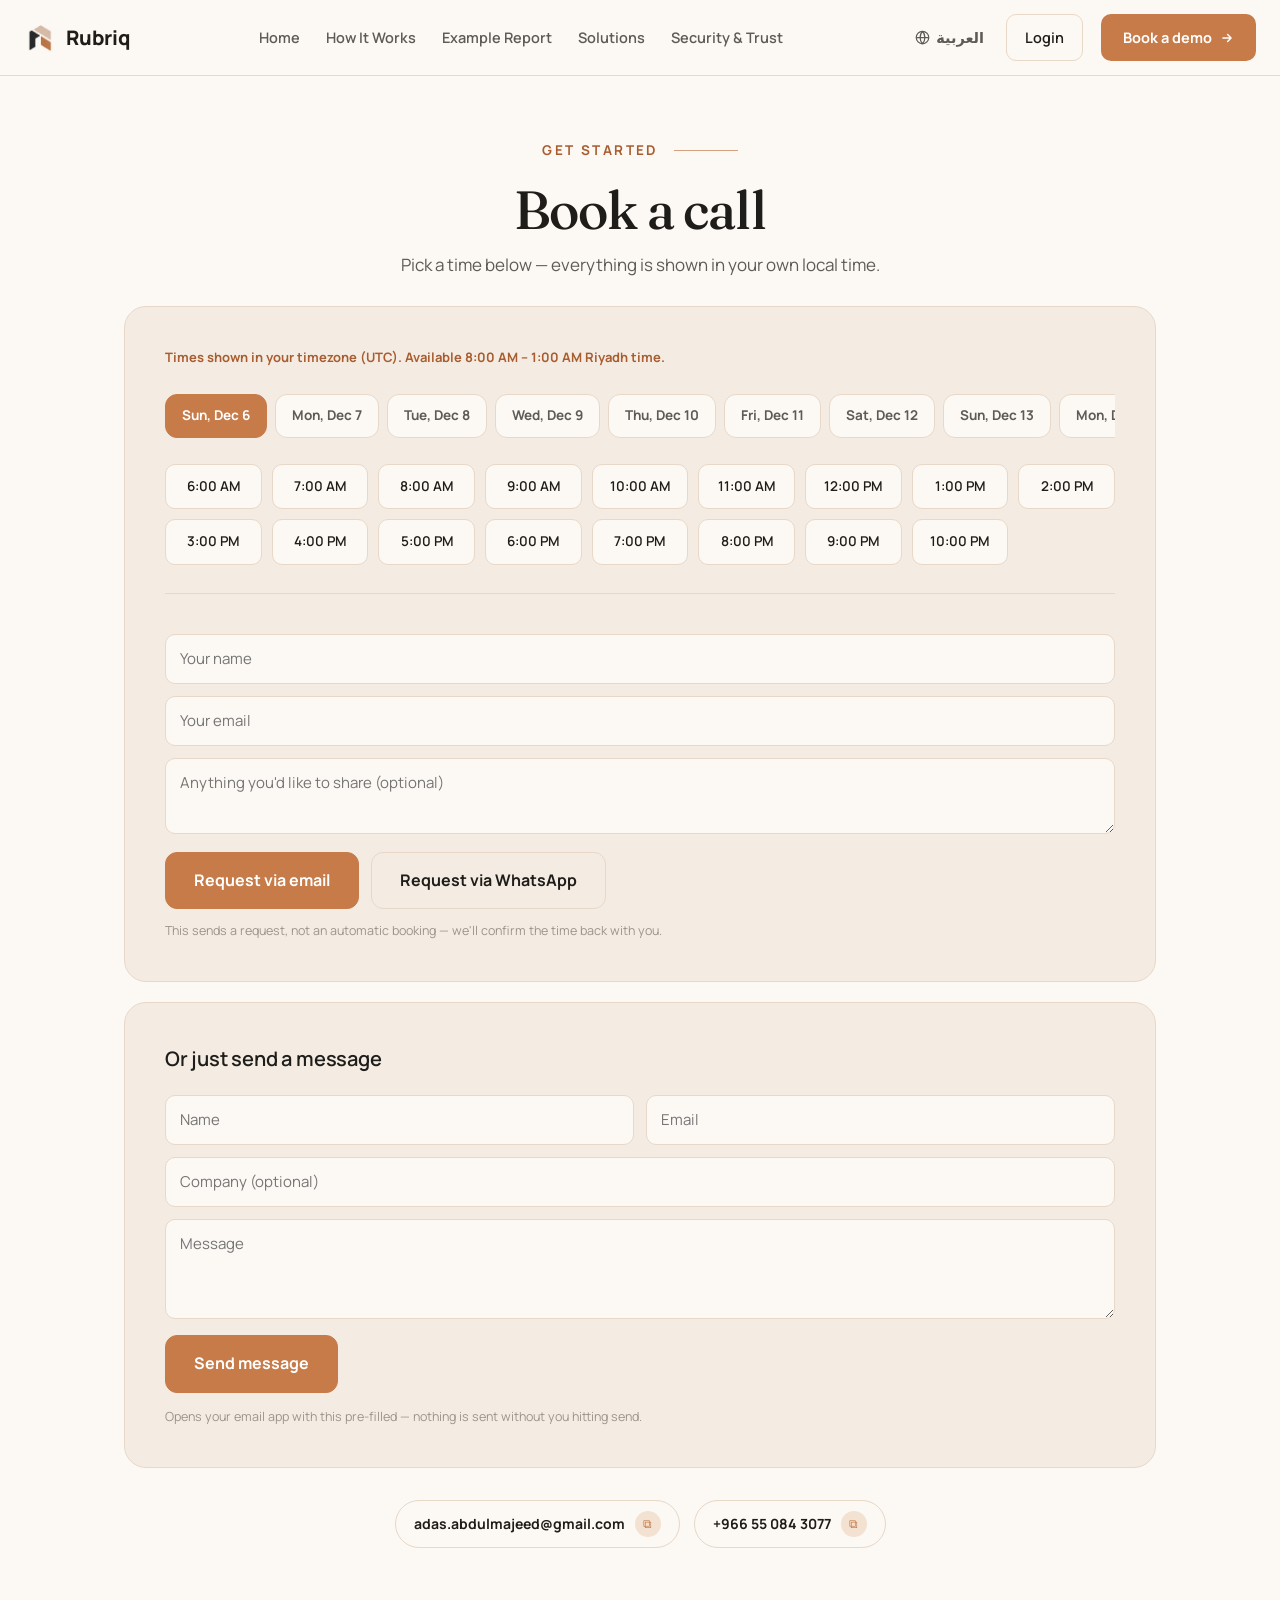
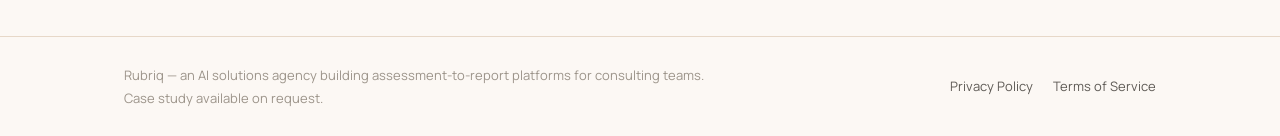
==== book.html @ 1a51ff48 "Add multi-page site with new header menu Pages: How It Works, Example Report, Solutions, Security & " ====
<!doctype html>
<html lang="en" dir="ltr">
<head>
<meta charset="utf-8">
<meta name="viewport" content="width=device-width, initial-scale=1">
<title>Book a demo — Rubriq</title>
<meta name="description" content="Book a demo with Rubriq: pick a time in your own timezone, or send us a message about your assessment framework.">
<link rel="icon" type="image/png" href="logo-icon.png">
<link rel="stylesheet" href="site.css">
</head>
<body>

<nav>
  <div class="wrap-wide">
    <a class="brand" href="index.html"><img class="mark" src="logo-icon.png" alt="Rubriq logo"><span data-i18n="brand">Rubriq</span></a>
    <div class="nav-links" id="navLinks">
      <a href="index.html" data-i18n="navHome">Home</a>
      <a href="how-it-works.html" data-i18n="navHow">How It Works</a>
      <a href="example-report.html" data-i18n="navReport">Example Report</a>
      <a href="solutions.html" data-i18n="navSolutions">Solutions</a>
      <a href="security.html" data-i18n="navSecurity">Security &amp; Trust</a>
      <a class="nav-login-mobile" href="#" data-i18n="navLogin">Login</a>
    </div>
    <div class="nav-right">
      <button class="lang-toggle" id="langBtn" type="button" onclick="setLang(currentLang==='en'?'ar':'en')">
        <svg width="15" height="15" viewBox="0 0 24 24" fill="none" stroke="currentColor" stroke-width="2"><circle cx="12" cy="12" r="10"/><path d="M2 12h20M12 2a15 15 0 0 1 0 20M12 2a15 15 0 0 0 0 20"/></svg>
        <span id="langBtnText">العربية</span>
      </button>
      <a class="nav-login" href="#" data-i18n="navLogin">Login</a>
      <a class="nav-cta" href="book.html"><span data-i18n="navCta">Book a demo</span><svg width="14" height="14" viewBox="0 0 24 24" fill="none" stroke="currentColor" stroke-width="2.5" stroke-linecap="round" stroke-linejoin="round"><path d="M5 12h14M13 6l6 6-6 6"/></svg></a>
      <button class="nav-toggle" type="button" aria-expanded="false" aria-controls="navLinks" aria-label="Menu" data-i18n-aria="navMenu"><svg width="20" height="20" viewBox="0 0 24 24" fill="none" stroke="currentColor" stroke-width="2" stroke-linecap="round"><path d="M4 7h16M4 12h16M4 17h16"/></svg></button>
    </div>
  </div>
</nav>
<section class="book-page">
  <div class="wrap">
    <div class="book-page-head">
      <div class="kicker-rule"><span class="kicker" data-i18n="ctaKicker">Get started</span><span class="rule"></span></div>
      <h1 data-i18n="bookH3">Book a call</h1>
      <p data-i18n="bookSub">Pick a time below — everything is shown in your own local time.</p>
    </div>

    <div class="book-card" id="book">
      <p class="tz-note" id="tzNote"></p>
      <div class="day-tabs" id="dayTabs"></div>
      <div class="slot-grid" id="slotGrid"></div>
      <div class="book-form" id="bookForm" hidden>
        <div class="selected-slot" id="selectedSlotLabel"></div>
        <input type="text" id="bookName" data-i18n-ph="bookNamePh" placeholder="Your name">
        <input type="email" id="bookEmail" data-i18n-ph="bookEmailPh" placeholder="Your email">
        <textarea id="bookNote" data-i18n-ph="bookNotePh" placeholder="Anything you'd like to share (optional)"></textarea>
        <div class="book-actions">
          <button class="btn-primary" onclick="requestBookingEmail()" data-i18n="bookSendEmail">Request via email</button>
          <button class="btn-ghost" onclick="requestBookingWhatsapp()" data-i18n="bookSendWa">Request via WhatsApp</button>
        </div>
        <p class="book-disclaimer" data-i18n="bookDisclaimer">This sends a request, not an automatic booking — we'll confirm the time back with you.</p>
      </div>
    </div>

    <div class="contact-form-card">
      <h3 data-i18n="contactH3">Or just send a message</h3>
      <div class="form-grid">
        <input id="cfName" data-i18n-ph="cfNamePh" placeholder="Name">
        <input id="cfEmail" type="email" data-i18n-ph="cfEmailPh" placeholder="Email">
        <input id="cfCompany" data-i18n-ph="cfCompanyPh" placeholder="Company (optional)" style="grid-column:1/-1">
        <textarea id="cfMessage" data-i18n-ph="cfMessagePh" placeholder="Message"></textarea>
      </div>
      <button class="btn-primary" style="margin-top:16px" onclick="sendContactForm()" data-i18n="cfSend">Send message</button>
      <p class="form-note" data-i18n="cfNote">Opens your email app with this pre-filled — nothing is sent without you hitting send.</p>
    </div>

    <div class="contact-row">
      <div class="contact-chip">
        <b id="email-val">adas.abdulmajeed@gmail.com</b>
        <button class="copy-btn" onclick="copyVal('email-val',this)" aria-label="Copy email">⧉</button>
      </div>
      <div class="contact-chip">
        <b id="wa-val">+966 55 084 3077</b>
        <button class="copy-btn" onclick="copyVal('wa-val',this)" aria-label="Copy WhatsApp number">⧉</button>
      </div>
    </div>
  </div>
</section>

<footer>
  <div class="wrap">
    <div class="foot-copy">
      <span data-i18n="foot1">Rubriq — an AI solutions agency building assessment-to-report platforms for consulting teams.</span>
      <span data-i18n="foot2">Case study available on request.</span>
    </div>
    <div class="foot-links">
      <a href="privacy.html" data-i18n="footPrivacy">Privacy Policy</a>
      <a href="terms.html" data-i18n="footTerms">Terms of Service</a>
    </div>
  </div>
</footer>

<script src="site.js"></script>
</body>
</html>
---- site.css ----
/* Shared styles for every Rubriq page. */

  @import url('https://fonts.googleapis.com/css2?family=Manrope:wght@400;500;600;700;800&family=Tajawal:wght@400;500;700;800&family=Fraunces:opsz,wght@9..144,500;9..144,600;9..144,700&display=swap');

  :root{
    --ink:#1f1d1a; --ink-soft:#5e5a55; --muted:#9c948a;
    --brand:#c67b49; --brand-d:#a85c2f; --brand-l:#f3e2d2;
    --accent:#d8b594; --accent-d:#a85c2f; --accent-l:#e7d8c8;
    --bg:#fcf8f4; --surface:#f4ece3; --line:#e7d8c8;
    --gold:#c67b49; --data-blue:#4e6f8e; --sage:#74826a;
    color-scheme: light;
  }

  *{box-sizing:border-box}
  body{margin:0;background:var(--bg);color:var(--ink);font-family:'Manrope',system-ui,sans-serif;line-height:1.6;-webkit-font-smoothing:antialiased}
  img{max-width:100%;display:block}
  h1,h2,h3{font-family:'Manrope',system-ui,sans-serif;font-weight:800;color:var(--ink);margin:0;text-wrap:balance;letter-spacing:-.01em}
  p{margin:0}
  .wrap{max-width:1080px;margin:0 auto;padding-inline:24px}
  .wrap-wide{max-width:1280px;margin:0 auto;padding-inline:24px}
  section{padding-block:88px}
  @media (max-width:640px){section{padding-block:56px}}

  /* ---------- Arabic / RTL ---------- */
  html[lang="ar"] body{font-family:'Tajawal',system-ui,sans-serif}
  html[lang="ar"] h1,html[lang="ar"] h2,html[lang="ar"] h3,
  html[lang="ar"] .brand,html[lang="ar"] .step .num{
    font-family:'Tajawal',system-ui,sans-serif;
  }
  html[lang="ar"] .eyebrow,html[lang="ar"] .kicker{letter-spacing:0;text-transform:none}

  /* ---------- nav ---------- */
  nav{position:sticky;top:env(safe-area-inset-top,0px);z-index:20;background:color-mix(in srgb, var(--bg) 92%, transparent);backdrop-filter:blur(10px);border-bottom:1px solid var(--line)}
  nav .wrap-wide{display:flex;align-items:center;padding-block:14px;gap:20px}
  .brand{display:flex;align-items:center;gap:10px;font-family:'Manrope',sans-serif;font-weight:800;font-size:20px;color:var(--ink);flex:none}
  .brand .mark{width:32px;height:32px;object-fit:contain;flex:none}
  .nav-links{flex:1;display:flex;justify-content:center;align-items:center;gap:32px}
  .nav-links a{display:inline-flex;align-items:center;gap:5px;font-size:14.5px;font-weight:600;color:var(--ink-soft);text-decoration:none}
  .nav-links a:hover{color:var(--ink)}
  .nav-links a svg{opacity:.55}
  .nav-right{display:flex;align-items:center;gap:18px;flex:none}
  .nav-cta{font:inherit;font-weight:700;font-size:14.5px;color:#fff;background:var(--brand);border:none;padding:12px 22px;border-radius:10px;cursor:pointer;text-decoration:none;white-space:nowrap;display:inline-flex;align-items:center;gap:8px}
  .lang-toggle{font:inherit;font-weight:600;font-size:14.5px;color:var(--ink-soft);background:none;border:none;padding:6px 4px;cursor:pointer;white-space:nowrap;display:inline-flex;align-items:center;gap:6px}
  .lang-toggle:hover{color:var(--ink)}

  /* ---------- hero ---------- */
  .hero{padding-block:36px 220px;overflow:hidden}
  @media (max-width:960px){.hero{padding-block:24px 40px}}
  .hero-grid{display:grid;grid-template-columns:1fr 1fr;gap:40px;align-items:center}
  @media (max-width:960px){.hero-grid{grid-template-columns:1fr}}
  .hero-copy{transform:translateY(40px)}
  .eyebrow{display:block;font-size:13.5px;font-weight:700;letter-spacing:.14em;text-transform:uppercase;color:var(--brand-d);margin-bottom:16px}
  .hero h1{font-size:clamp(32px,3.4vw,46px);font-weight:800;letter-spacing:-.01em;max-width:15ch}
  .hero .lede{margin-top:18px;font-size:17px;color:var(--ink-soft);max-width:52ch}
  .hero .scope-note{margin-top:10px;font-size:14px;color:var(--muted);max-width:52ch}
  .hero-actions{display:flex;gap:14px;flex-wrap:wrap;margin-top:26px}
  .btn-primary,.btn-ghost{font:inherit;font-weight:700;font-size:16px;padding:15px 28px;border-radius:12px;cursor:pointer;text-decoration:none;display:inline-flex;align-items:center;gap:8px}
  .btn-primary{background:var(--brand);color:#fff;border:1px solid var(--brand)}
  .btn-ghost{background:transparent;color:var(--ink);border:1px solid var(--line)}

  /* ---------- hero dashboard illustration ---------- */
  .hero-visual{position:relative;min-height:340px}
  @media (max-width:960px){.hero-visual{margin-top:32px;min-height:0}}
  .deco-tri{position:absolute;z-index:0;opacity:.55}
  .deco-tri-1{width:180px;height:180px;background:var(--accent);clip-path:polygon(0 100%,100% 100%,50% 0);top:-45px;right:60px;opacity:.35}
  .deco-tri-2{width:135px;height:135px;background:var(--brand-l);clip-path:polygon(0 0,100% 0,0 100%);bottom:-34px;left:-34px;opacity:.6}
  .dash-card{background:#fffdfb;border:1px solid var(--line);border-radius:16px;box-shadow:0 24px 60px -24px rgba(38,28,18,.28)}
  .dash-main{position:relative;z-index:1}
  @media (max-width:960px){.dash-main{max-width:640px;margin-inline:auto}}
  .dash-brand{display:flex;align-items:center;gap:8px;font-weight:800;font-size:16px;color:var(--ink)}
  .dash-brand img{width:20px;height:20px;object-fit:contain}

  /* report-generation page (big hero card); cover sizes use cqw so they track the photo crop */
  .rg{overflow:hidden;container-type:inline-size}
  .rg-toolbar{display:flex;align-items:center;gap:4px;padding:6px 7px;border-bottom:1px solid var(--line);background:#fff}
  .rg-close{display:grid;place-items:center;color:var(--ink-soft);padding:0 4px;flex:none}
  .rg-btn{display:inline-flex;align-items:center;gap:4px;font-size:9px;font-weight:600;line-height:1;color:var(--ink);background:#fff;border:1px solid var(--line);border-radius:5px;padding:5px 6px;white-space:nowrap;flex:none}
  .rg-btn svg{flex:none}
  .rg-btn.primary{background:#b8633a;border-color:#b8633a;color:#fff}
  .rg-btn.soft{background:var(--surface)}
  .rg-btn.soft svg{color:#c0643a}
  .rg-btn.icon{padding:4px 5px;color:var(--ink-soft)}
  .rg-doc-title{margin-inline-start:auto;padding-inline-start:7px;border-inline-start:1px solid var(--line);font-size:9px;font-weight:800;white-space:nowrap}
  @container (max-width:560px){.rg-hide-md{display:none}}
  @container (max-width:430px){.rg-hide-sm{display:none}}
  @container (max-width:370px){.rg-hide-xs{display:none}}
  .rg-cover{position:relative;aspect-ratio:1536/488;background:#f7f2ed;overflow:hidden}
  .rg-photo{position:absolute;inset:0;background:url(rubriq-report-mockup-hq.jpg) no-repeat 0 13.99%/100% auto;
    -webkit-mask-image:linear-gradient(90deg,transparent 47%,#000 57%);mask-image:linear-gradient(90deg,transparent 47%,#000 57%)}
  .rg-cover-copy{position:absolute;left:5.5cqw;top:3.2cqw;color:#141414}
  .rg-logo{display:flex;align-items:center;gap:1cqw;font-weight:800;font-size:4.3cqw;letter-spacing:-.02em;line-height:1}
  .rg-logo img{width:4.2cqw;height:4.6cqw;object-fit:contain}
  .rg-h{margin-top:3.4cqw;font-size:4.1cqw;font-weight:800;line-height:1.08;letter-spacing:-.025em}
  .rg-rule{width:3.8cqw;height:.28cqw;background:#c0643a;margin-top:2cqw}
  .rg-sub{margin-top:2.4cqw;font-size:1.45cqw;font-weight:500;letter-spacing:.42em;line-height:1.8;text-transform:uppercase;color:#2a2a2a}
  .rg-domain{display:flex;align-items:center;gap:8px;margin:8px 8px 0;padding:7px 11px;border-radius:5px;background:#b8633a;color:#fff;font-size:11px}
  .rg-domain svg{flex:none}
  .rg-domain>b{font-weight:700;white-space:nowrap;overflow:hidden;text-overflow:ellipsis;min-width:0}
  .rg-domain-score{margin-inline-start:auto;white-space:nowrap;font-size:11px}
  .rg-domain-score b{font-size:12.5px;font-weight:800;margin-inline:3px}
  .rg-panels{display:grid;grid-template-columns:1fr 2.25fr;gap:7px;margin:7px 8px 8px}
  @container (max-width:430px){.rg-panels{grid-template-columns:1fr}.rg-sep{display:none}}
  .rg-overall{display:flex;gap:12px;padding:11px 10px;border:1px solid var(--line);border-radius:5px;background:linear-gradient(135deg,#f6efe8,#f0e7de)}
  .rg-scale{position:relative;flex:none;display:flex;flex-direction:column;gap:2px;width:14px;margin-top:3px;align-self:flex-start}
  .rg-scale i{display:block;height:17px;border-radius:2px}
  .rg-scale i:first-child{border-radius:4px 4px 2px 2px}
  .rg-scale i:last-child{border-radius:2px 2px 4px 4px}
  .rg-scale::after{content:"";position:absolute;right:-9px;bottom:16px;border:5px solid transparent;border-right:6px solid #1f2d4d;border-left:0}
  .rg-ov-title{font-size:10px;font-weight:800;color:#1f2d4d;line-height:1.3}
  .rg-ov-num{font-size:25px;font-weight:800;color:#b8633a;line-height:1.1;margin-top:3px}
  .rg-ov-level{font-size:10.5px;color:var(--ink-soft)}
  .rg-overall p{margin-top:6px;padding-top:6px;border-top:1px solid var(--line);font-size:8px;line-height:1.45;color:var(--muted)}
  .rg-comp{padding:9px 11px;border:1px solid var(--line);border-radius:5px;background:#fff}
  .rg-comp-title{font-size:10px;font-weight:800;color:#1f2d4d;margin-bottom:3px}
  .rg-row{display:grid;grid-template-columns:minmax(0,1.3fr) 1fr 28px;align-items:center;gap:8px;padding-block:4.5px}
  .rg-row span{font-size:8px;color:#2b3a5c;white-space:nowrap;overflow:hidden;text-overflow:ellipsis}
  .rg-track{height:6px;border-radius:99px;background:#ece8e3;overflow:hidden}
  .rg-track i{display:block;height:100%;border-radius:99px}
  .rg-row b{font-size:8px;font-weight:500;color:var(--ink-soft);text-align:end}
  .dash-report{position:absolute;z-index:2;width:236px;left:-10px;bottom:-122px;padding:14px}
  .dash-devplan{position:absolute;z-index:3;width:234px;right:-10px;bottom:-136px;padding:14px}
  @media (max-width:960px){
    .dash-report,.dash-devplan{position:static;width:100%;max-width:480px;margin:16px auto 0}
  }
  .dash-report-top{display:flex;align-items:center;justify-content:space-between}
  .dash-tag{font-size:8.5px;font-weight:800;letter-spacing:.08em;color:var(--muted)}
  .dash-report h5{font-size:14.5px;font-weight:800;color:var(--ink);margin:9px 0 2px}
  .dash-report>p{font-size:11px;color:var(--muted);margin:0}
  .dash-report-img{margin-top:10px;height:50px;border-radius:8px;background:linear-gradient(135deg,var(--brand-l),var(--brand) 60%,var(--brand-d))}
  .dash-report-meta{display:grid;grid-template-columns:repeat(3,auto);justify-content:space-between;gap:8px;margin-top:10px}
  .dash-report-meta div b{display:block;font-size:14.5px;font-weight:800;color:var(--ink)}
  .dash-report-meta div span{font-size:8.5px;color:var(--muted);display:block;line-height:1.3}
  .dash-devplan-head{display:flex;justify-content:space-between;align-items:baseline;margin-bottom:7px}
  .dash-devplan-head h5{font-size:14px;font-weight:800;color:var(--ink);margin:0}
  .dash-devplan-head span{font-size:9px;color:var(--muted)}
  .dash-devplan-item{display:flex;gap:8px;align-items:flex-start;padding-block:7px;border-top:1px solid var(--line)}
  .dash-devplan-item:first-of-type{border-top:none}
  .dash-devplan-item .ic{width:20px;height:20px;border-radius:5px;background:var(--brand-l);color:var(--brand-d);display:grid;place-items:center;flex:none}
  .dash-devplan-item b{display:block;font-size:11px;font-weight:700;color:var(--ink)}
  .dash-devplan-item small{font-size:9px;color:var(--muted)}

  /* ---------- shared kicker ---------- */
  .kicker{font-size:13px;font-weight:700;letter-spacing:.08em;text-transform:uppercase;color:var(--accent-d);margin-bottom:14px}
  .kicker-rule{display:flex;align-items:center;gap:16px;margin-bottom:18px}
  .kicker-rule .kicker{margin:0;white-space:nowrap}
  .kicker-rule .rule{flex:1;max-width:140px;height:1px;background:var(--line)}
  /* ---------- before / with rubriq ---------- */
  .ba-section{position:relative;overflow:hidden}
  .ba-section::before{content:"";position:absolute;width:1200px;height:1200px;top:-820px;right:-560px;border-radius:50%;border:1px solid #efd6c2;pointer-events:none}
  .ba-section::after{content:"";position:absolute;width:520px;height:360px;top:40px;left:4%;border-radius:50%;background:radial-gradient(closest-side,#f3e9df,transparent);pointer-events:none}
  .ba-dots{position:absolute;top:60px;left:24px;width:110px;height:84px;background-image:radial-gradient(var(--line) 1.6px,transparent 1.6px);background-size:14px 14px}
  html[dir="rtl"] .ba-dots{left:auto;right:24px}
  .ba-wrap,.me-wrap,.no-wrap,.steps-wrap,.pr-wrap,.cta-wrap{position:relative;z-index:1;max-width:1480px;margin:0 auto;padding-inline:24px}
  .ba-head{text-align:center}
  .ba-head .kicker-rule{justify-content:center;margin-bottom:14px}
  .ba-section .kicker{font-size:13.5px;letter-spacing:.18em;color:var(--brand-d)}
  .ba-section .kicker-rule .rule{max-width:64px;background:#d3a17d}
  h2.ba-heading{font-family:'Fraunces',Georgia,serif;font-size:clamp(30px,3.8vw,56px);font-weight:500;letter-spacing:-.02em}
  .ba-sub{margin-top:10px;font-size:clamp(15px,1.25vw,19px);color:var(--ink-soft)}
  html[lang="ar"] h2.ba-heading{font-family:'Tajawal',system-ui,sans-serif;font-weight:700}
  .ba-grid{display:grid;grid-template-columns:minmax(0,995fr) 36px minmax(0,872fr);align-items:stretch;margin-top:34px}
  .ba-panel{position:relative;display:flex;flex-direction:column;padding:32px 36px 26px;background:linear-gradient(180deg,#fcf9f5,#faf5ef);border:1px solid #eee2d5;border-radius:18px;box-shadow:0 24px 50px -40px rgba(90,60,30,.3)}
  .ba-panel .kicker-rule{margin-bottom:8px}
  .ba-panel-p{font-size:15.5px;color:var(--ink-soft)}
  /* illustrations are crops of the owner's mockup; edges are masked into the panel */
  .ba-steps img,.ba-fw img{display:block;width:100%;height:auto;
    -webkit-mask-image:linear-gradient(90deg,transparent,#000 9%,#000 91%,transparent),linear-gradient(180deg,transparent,#000 7%,#000 93%,transparent);
    -webkit-mask-composite:source-in;mask-image:linear-gradient(90deg,transparent,#000 9%,#000 91%,transparent),linear-gradient(180deg,transparent,#000 7%,#000 93%,transparent);mask-composite:intersect}
  .ba-steps{flex:1;display:flex;gap:16px;margin-top:28px}
  .ba-step{min-width:0;display:flex;flex-direction:column;text-align:center}
  .ba-step-art{position:relative;flex:1;display:flex;align-items:flex-end}
  .ba-step b,.ba-fw b{display:block;margin-top:14px;font-size:14px;font-weight:600;color:var(--ink)}
  .ba-step span,.ba-fw span{display:block;margin-top:4px;font-size:12.5px;line-height:1.4;color:var(--muted)}
  /* titles stay on one line and descriptions reserve 3 lines, so all six titles share a baseline */
  .ba-step b{white-space:nowrap;margin-inline:-8px}
  .ba-step span{min-height:4.2em}
  .ba-arrow{display:block;width:16px;height:10px;flex:none;background:url("data:image/svg+xml,%3Csvg xmlns='http://www.w3.org/2000/svg' viewBox='0 0 16 10' fill='none' stroke='%23b8633a' stroke-width='1.4' stroke-linecap='round' stroke-linejoin='round'%3E%3Cpath d='M1 5h13M10 1l4 4-4 4'/%3E%3C/svg%3E") center/contain no-repeat}
  .ba-step-art .ba-arrow{position:absolute;right:-17px;top:52%}
  html[dir="rtl"] .ba-step-art .ba-arrow{right:auto;left:-17px}
  html[dir="rtl"] .ba-arrow,html[dir="rtl"] .ba-mid svg{transform:scaleX(-1)}
  .ba-foot{display:flex;align-items:center;gap:18px;margin-top:26px}
  .ba-foot::before,.ba-foot::after{content:"";flex:1;height:1px;background:#ead3c0}
  .ba-foot-pill{display:flex;align-items:center;gap:14px;font-size:17px;font-weight:600;color:var(--brand-d);white-space:nowrap}
  .ba-foot-ic{width:44px;height:44px;border-radius:50%;background:var(--brand-l);display:grid;place-items:center;flex:none}
  .ba-mid{position:relative;z-index:2;display:flex;align-items:center;justify-content:center}
  .ba-mid::before{content:"";position:absolute;top:26%;bottom:26%;left:50%;border-left:1.5px dotted #d9b79b}
  .ba-mid span{position:relative;width:58px;height:58px;flex:none;border-radius:50%;background:#fbf5ef;border:1px solid #efdfd0;box-shadow:0 10px 24px -12px rgba(90,60,30,.35);display:grid;place-items:center;color:var(--brand-d)}
  .ba-flow{flex:1;display:grid;grid-template-columns:minmax(0,168fr) 40px 104px 50px minmax(0,418fr);align-items:center;margin-top:22px}
  .ba-fw{text-align:center}
  .ba-flow>.ba-arrow{width:30px;justify-self:center}
  .ba-logo{position:relative;isolation:isolate;width:104px;height:104px;border-radius:16px;background:#fffdfb;border:1px solid #efe3d6;box-shadow:0 16px 34px -18px rgba(90,60,30,.4);display:flex;flex-direction:column;align-items:center;justify-content:center;gap:6px;font-size:17px;font-weight:800;letter-spacing:-.01em;color:var(--ink)}
  .ba-logo img{width:40px;height:40px;object-fit:contain}
  .ba-logo::before{content:"";position:absolute;inset:-16px;border-radius:50%;border:1px dashed #e6c9b1;z-index:-1}
  .ba-conn{align-self:stretch;width:100%;height:100%}
  html[dir="rtl"] .ba-conn{transform:scaleX(-1)}
  .ba-cards{display:grid;grid-template-columns:1fr 1fr;gap:16px 16px}
  .ba-card img{display:block;width:100%;height:auto;
    -webkit-mask-image:linear-gradient(90deg,transparent,#000 3%,#000 97%,transparent),linear-gradient(180deg,transparent,#000 4%,#000 96%,transparent);
    -webkit-mask-composite:source-in;mask-image:linear-gradient(90deg,transparent,#000 3%,#000 97%,transparent),linear-gradient(180deg,transparent,#000 4%,#000 96%,transparent);mask-composite:intersect}
  .ba-card p{margin-top:6px;padding-inline:8px;font-size:12.5px;line-height:1.4;color:var(--muted)}
  @media (max-width:1280px){
    .ba-grid{grid-template-columns:1fr;max-width:1000px;margin-inline:auto}
    .ba-mid{height:64px}
    .ba-mid::before{top:0;bottom:0}
    .ba-mid svg,html[dir="rtl"] .ba-mid svg{transform:rotate(90deg)}
  }
  @media (max-width:760px){
    .ba-panel{padding:26px 20px 22px}
    .ba-steps{display:grid;grid-template-columns:repeat(3,1fr);gap:22px 14px}
    .ba-step-art .ba-arrow{display:none}
    .ba-flow{grid-template-columns:1fr;justify-items:center;gap:16px}
    .ba-fw{max-width:220px}
    .ba-flow>.ba-arrow,html[dir="rtl"] .ba-flow>.ba-arrow{transform:rotate(90deg)}
    .ba-conn{display:none}
    .ba-logo{margin-block:10px}
    .ba-cards{width:100%}
    .ba-foot-pill{font-size:15px;white-space:normal}
  }
  @media (max-width:440px){
    .ba-steps{grid-template-columns:repeat(2,1fr)}
    .ba-cards{grid-template-columns:1fr}
  }

  /* ---------- your methodology stays yours ---------- */
  .me-section{position:relative;overflow:hidden}
  .me-section::before{content:"";position:absolute;width:1300px;height:1300px;top:-900px;right:-700px;border-radius:50%;border:1px solid #efd6c2;pointer-events:none}
  .me-section::after{content:"";position:absolute;width:900px;height:900px;bottom:-720px;left:-560px;border-radius:50%;border:1px solid #efd6c2;pointer-events:none}
  .me-dots{position:absolute;top:60px;left:24px;width:96px;height:84px;background-image:radial-gradient(var(--line) 1.6px,transparent 1.6px);background-size:14px 14px}
  html[dir="rtl"] .me-dots{left:auto;right:24px}
  .me-head{text-align:center}
  .me-head .kicker-rule{justify-content:center;margin-bottom:14px}
  .me-section .kicker{font-size:13.5px;letter-spacing:.18em;color:var(--brand-d)}
  .me-section .kicker-rule .rule{max-width:64px;background:#d3a17d}
  h2.me-heading{font-family:'Fraunces',Georgia,serif;font-size:clamp(32px,4vw,60px);font-weight:500;line-height:1.08;letter-spacing:-.02em}
  html[lang="ar"] h2.me-heading{font-family:'Tajawal',system-ui,sans-serif;font-weight:700;line-height:1.3}
  .me-sub{margin-top:14px;font-size:clamp(15px,1.25vw,19px);color:var(--ink-soft)}
  /* columns follow the mockup's proportions: framework | arrows in | engine | arrows out | outputs */
  .me-diagram{display:grid;grid-template-columns:minmax(0,700fr) minmax(0,116fr) minmax(0,220fr) minmax(0,112fr) minmax(0,650fr);align-items:stretch;margin-top:30px}
  .me-col{display:flex;flex-direction:column;min-width:0}
  .me-docs{display:block;width:100%;height:auto;
    -webkit-mask-image:linear-gradient(90deg,transparent,#000 4%,#000 97%,transparent),linear-gradient(180deg,transparent,#000 5%,#000 95%,transparent);
    -webkit-mask-composite:source-in;mask-image:linear-gradient(90deg,transparent,#000 4%,#000 97%,transparent),linear-gradient(180deg,transparent,#000 5%,#000 95%,transparent);mask-composite:intersect}
  .me-chips{display:grid;grid-template-columns:repeat(3,1fr);gap:12px;margin-top:10px;padding-inline:4% 0}
  .me-chip{display:flex;align-items:center;gap:9px;padding:10px 8px 10px 10px;background:#fcf9f6;border:1px solid #efe5da;border-radius:10px;box-shadow:0 12px 26px -22px rgba(90,60,30,.35);font-family:'Fraunces',Georgia,serif;font-size:13px;font-weight:500;line-height:1.2;color:var(--ink);min-width:0}
  .me-chip .me-ic{width:32px;height:32px;border-radius:8px}
  .me-chip .me-ic svg{width:17px;height:17px}
  html[lang="ar"] .me-chip,html[lang="ar"] .me-out h3{font-family:'Tajawal',system-ui,sans-serif;font-weight:700}
  .me-ic{width:38px;height:38px;flex:none;border-radius:9px;display:grid;place-items:center;background:var(--brand-l);color:var(--brand-d)}
  .me-ic.green{background:#e4eee7;color:#2f6e4c}
  .me-ic.blue{background:#e3e9f0;color:#4e6f8e}
  .me-conn{display:flex;flex-direction:column;justify-content:center;padding-bottom:48px}
  .me-conn img{display:block;width:100%;height:auto;
    -webkit-mask-image:linear-gradient(180deg,transparent,#000 8%,#000 92%,transparent);mask-image:linear-gradient(180deg,transparent,#000 8%,#000 92%,transparent)}
  html[dir="rtl"] .me-conn img{transform:scaleX(-1)}
  .me-center{position:relative;align-items:center}
  .me-center::before{content:"";position:absolute;top:0;bottom:64px;left:50%;border-left:1.5px dashed #e2b797}
  .me-engine{position:relative;margin-block:auto;width:100%;padding:28px 12px 26px;background:#fffdfb;border:1px solid #efe3d6;border-radius:18px;box-shadow:0 26px 50px -26px rgba(90,60,30,.35);text-align:center}
  .me-engine img{width:64px;height:64px;object-fit:contain;margin:0 auto}
  .me-engine b{display:block;margin-top:8px;font-size:clamp(26px,2.3vw,36px);font-weight:800;letter-spacing:-.02em;line-height:1.1;color:var(--ink)}
  .me-engine small{display:block;margin-top:12px;font-size:9.5px;font-weight:700;letter-spacing:.2em;white-space:nowrap;text-transform:uppercase;color:var(--ink-soft)}
  html[lang="ar"] .me-engine small{letter-spacing:0;font-size:12px}
  .me-outs{display:grid;grid-template-columns:1fr 1fr;gap:16px;padding-top:6%}
  .me-out{display:flex;flex-direction:column;padding:16px 16px 14px;background:#fdfbf8;border:1px solid #efe5da;border-radius:14px;box-shadow:0 18px 36px -30px rgba(90,60,30,.35)}
  .me-out-head{display:flex;gap:14px;align-items:flex-start}
  .me-out .me-ic{width:44px;height:44px;border-radius:11px}
  .me-out h3{font-family:'Fraunces',Georgia,serif;font-size:17px;font-weight:500;line-height:1.2}
  .me-out p{margin-top:4px;font-size:12.5px;line-height:1.4;color:var(--muted)}
  .me-out img{display:block;width:100%;height:auto;margin-top:auto;padding-top:12px}
  .me-label{display:flex;align-items:center;justify-content:center;gap:18px;margin-top:auto;padding-top:34px;font-size:12px;font-weight:600;letter-spacing:.24em;text-transform:uppercase;color:var(--brand-d);white-space:nowrap}
  .me-label::before,.me-label::after{content:"";width:60px;height:1px;background:#e6c3a8;flex:none}
  html[lang="ar"] .me-label{letter-spacing:0;font-size:13px}
  .me-center .me-label{margin-inline:-90px}
  @media (max-width:1200px){
    .me-diagram{display:flex;flex-direction:column;align-items:center;gap:8px;max-width:760px;margin-inline:auto}
    .me-col{width:100%}
    .me-conn{display:none}
    .me-center{max-width:280px;padding-block:44px 0}
    .me-center::before{top:0;bottom:80px}
    .me-center .me-label{margin-inline:0}
    .me-label{padding-top:22px}
    .me-outs{padding-top:24px}
  }
  @media (max-width:640px){
    .me-chips{grid-template-columns:repeat(2,1fr);padding-inline:0}
    .me-chip{font-size:14px;gap:10px;padding:10px}
    .me-outs{grid-template-columns:1fr}
    .me-label{white-space:normal;text-align:center;letter-spacing:.16em}
    .me-label::before,.me-label::after{width:28px}
  }

  /* ---------- how it works ---------- */
  .steps-section{position:relative;overflow:hidden}
  .steps-section::before{content:"";position:absolute;width:1200px;height:1200px;top:-900px;right:-520px;border-radius:50%;border:1px solid #efd6c2;pointer-events:none}
  .steps-section::after{content:"";position:absolute;width:760px;height:760px;bottom:-520px;left:-560px;border-radius:50%;border:1px solid #efd6c2;pointer-events:none}
  .steps-dots{position:absolute;top:80px;left:60px;width:100px;height:70px;background-image:radial-gradient(var(--line) 1.6px,transparent 1.6px);background-size:14px 14px}
  html[dir="rtl"] .steps-dots{left:auto;right:60px}
  .steps-head{text-align:center}
  .steps-head .kicker-rule{justify-content:center;margin-bottom:14px}
  .steps-section .kicker{font-size:14px;letter-spacing:.2em;color:var(--brand-d)}
  .steps-section .kicker-rule .rule{max-width:80px;background:#d3a17d}
  h2.steps-heading{font-family:'Fraunces',Georgia,serif;font-size:clamp(32px,4.2vw,64px);font-weight:500;line-height:1.1;letter-spacing:-.025em}
  html[lang="ar"] .step-card h3,html[lang="ar"] h2.steps-heading{font-family:'Tajawal',system-ui,sans-serif;font-weight:700}
  .steps-row{display:grid;grid-template-columns:repeat(4,minmax(0,1fr));gap:28px;margin-top:40px}
  .step-card{position:relative;display:flex;flex-direction:column;background:linear-gradient(180deg,#fefcf9,#fbf6f1);border:1px solid #efe4d8;border-radius:18px;box-shadow:0 26px 50px -40px rgba(90,60,30,.35)}
  /* the art box is the mockup's illustration band; each crop sits inside it at the mockup's --x/--y/--w */
  .step-art{position:relative;aspect-ratio:433/300}
  .step-art img{position:absolute;left:var(--x);top:var(--y);width:var(--w);height:auto;
    -webkit-mask-image:linear-gradient(90deg,transparent,#000 5%,#000 95%,transparent),linear-gradient(180deg,transparent,#000 5%,#000 95%,transparent);
    -webkit-mask-composite:source-in;mask-image:linear-gradient(90deg,transparent,#000 5%,#000 95%,transparent),linear-gradient(180deg,transparent,#000 5%,#000 95%,transparent);mask-composite:intersect}
  html[dir="rtl"] .step-art img{left:auto;right:var(--x)}
  .step-body{position:relative;padding:4px 8% 30px}
  .step-num{font-size:clamp(24px,2vw,30px);font-weight:500;line-height:1.2;color:var(--brand-d)}
  .step-card h3{margin-top:10px;font-family:'Fraunces',Georgia,serif;font-size:clamp(20px,1.5vw,24px);font-weight:500;line-height:1.2;letter-spacing:-.015em}
  .step-card p{margin-top:10px;font-size:clamp(14.5px,1.12vw,17px);line-height:1.5;color:var(--ink-soft)}
  .step-arrow{position:absolute;z-index:2;top:73%;right:-45px;width:62px;height:62px;border-radius:50%;background:#fbf4ee;border:1px solid #f0e0d2;box-shadow:0 10px 24px -14px rgba(90,60,30,.35);display:grid;place-items:center;color:#b8633a;transform:translateY(-50%)}
  html[dir="rtl"] .step-arrow{right:auto;left:-45px}
  html[dir="rtl"] .step-arrow svg{transform:scaleX(-1)}
  .steps-more{display:flex;justify-content:flex-end;margin-top:22px}
  .steps-more a{display:inline-flex;align-items:center;gap:8px;font-size:15px;font-weight:600;color:var(--brand-d);text-decoration:none}
  .steps-more a:hover span{text-decoration:underline;text-underline-offset:3px}
  html[dir="rtl"] .steps-more svg{transform:scaleX(-1)}
  @media (max-width:1100px){.steps-row{grid-template-columns:repeat(2,minmax(0,1fr));gap:22px;max-width:860px;margin-inline:auto}.step-arrow{display:none}}
  @media (max-width:620px){.steps-row{grid-template-columns:1fr;max-width:440px}}

  /* ---------- not another dashboard (output) ---------- */
  .no-section{position:relative;overflow:hidden}
  .no-section::before{content:"";position:absolute;width:1300px;height:1300px;top:-980px;right:-620px;border-radius:50%;border:1px solid #efd6c2;pointer-events:none}
  .no-section::after{content:"";position:absolute;width:760px;height:760px;bottom:-420px;left:-560px;border-radius:50%;border:1px solid #efd6c2;pointer-events:none}
  .no-dots{position:absolute;top:100px;left:40px;width:84px;height:84px;background-image:radial-gradient(var(--line) 1.6px,transparent 1.6px);background-size:14px 14px}
  html[dir="rtl"] .no-dots{left:auto;right:40px}
  .no-head{text-align:center}
  .no-head .kicker-rule{justify-content:center;margin-bottom:14px}
  .no-section .kicker{font-size:13.5px;letter-spacing:.18em;color:var(--brand-d)}
  .no-section .kicker-rule .rule{max-width:64px;background:#d3a17d}
  h2.no-heading{font-family:'Fraunces',Georgia,serif;font-size:clamp(32px,3.9vw,58px);font-weight:500;line-height:1.08;letter-spacing:-.02em}
  html[lang="ar"] h2.no-heading{font-family:'Tajawal',system-ui,sans-serif;font-weight:700;line-height:1.3}
  .no-sub{margin-top:14px;font-size:clamp(15px,1.25vw,19px);color:var(--ink-soft)}
  .no-tabs{display:flex;justify-content:center;margin-top:24px}
  .no-tablist{display:inline-flex;background:#fdfaf7;border:1px solid #e6d6c6;border-radius:10px;overflow:hidden}
  .no-tab{font:inherit;font-size:15px;font-weight:500;color:var(--ink);background:none;border:0;border-inline-start:1px solid #e6d6c6;padding:12px 38px;display:inline-flex;align-items:center;justify-content:center;gap:12px;cursor:pointer;white-space:nowrap}
  .no-tab:first-child{border-inline-start:0}
  .no-tab svg{color:var(--ink-soft);flex:none}
  .no-tab[aria-selected="true"]{background:#f8e5d4;color:var(--brand-d)}
  .no-tab[aria-selected="true"] svg{color:var(--brand-d)}
  .no-tab:focus-visible{outline:2px solid var(--brand);outline-offset:-2px}
  /* the three cards are one mockup strip cut in three, so on desktop they line up exactly */
  .no-cards{display:grid;grid-template-columns:524fr 820fr 536fr;align-items:start;margin-top:14px}
  .no-card{transition:opacity .3s ease}
  .no-card img{display:block;width:100%;height:auto}
  #no-card-report img{-webkit-mask-image:linear-gradient(90deg,transparent,#000 6%),linear-gradient(180deg,transparent,#000 12%,#000 86%,transparent);-webkit-mask-composite:source-in;mask-image:linear-gradient(90deg,transparent,#000 6%),linear-gradient(180deg,transparent,#000 12%,#000 86%,transparent);mask-composite:intersect}
  #no-card-assessment img{-webkit-mask-image:linear-gradient(180deg,transparent,#000 5%,#000 90%,transparent);mask-image:linear-gradient(180deg,transparent,#000 5%,#000 90%,transparent)}
  #no-card-plan img{-webkit-mask-image:linear-gradient(270deg,transparent,#000 6%),linear-gradient(180deg,transparent,#000 12%,#000 86%,transparent);-webkit-mask-composite:source-in;mask-image:linear-gradient(270deg,transparent,#000 6%),linear-gradient(180deg,transparent,#000 12%,#000 86%,transparent);mask-composite:intersect}
  .no-cards.is-interacted .no-card:not(.is-active){opacity:.5}
  .no-feats{display:grid;grid-template-columns:repeat(3,auto);justify-content:center;margin-top:4px}
  .no-feat{display:flex;align-items:center;gap:18px;padding:4px 44px}
  .no-feat+.no-feat{border-inline-start:1px solid #e6d3c3}
  .no-feat-ic{width:56px;height:56px;flex:none;border-radius:12px;background:#f8e3d2;color:var(--brand-d);display:grid;place-items:center}
  .no-feat div b{display:block;font-size:16px;font-weight:600;color:var(--ink)}
  .no-feat div span{display:block;margin-top:2px;font-size:14.5px;color:var(--muted)}
  @media (max-width:1000px){
    .no-cards{grid-template-columns:1fr;max-width:640px;margin-inline:auto}
    .no-card{display:none}
    .no-card.is-active{display:block}
    .no-cards.is-interacted .no-card:not(.is-active){opacity:1}
    .no-card img,#no-card-report img,#no-card-plan img{-webkit-mask-image:linear-gradient(180deg,#000 90%,transparent);mask-image:linear-gradient(180deg,#000 90%,transparent)}
    .no-feats{grid-template-columns:1fr;justify-content:stretch;max-width:520px;margin:18px auto 0}
    .no-feat{padding:14px 0}
    .no-feat+.no-feat{border-inline-start:0;border-top:1px solid #e6d3c3}
  }
  @media (max-width:560px){
    .no-tablist{display:flex;width:100%}
    .no-tab{flex:1;padding:11px 6px;gap:7px;font-size:13.5px}
    .no-feat-ic{width:48px;height:48px}
  }
  @media (max-width:400px){.no-tab svg{display:none}}

  /* ---------- proof / live deployment ---------- */
  .pr-section{position:relative;overflow:hidden}
  .pr-section::before{content:"";position:absolute;width:1200px;height:1200px;top:-820px;right:-560px;border-radius:50%;border:1px solid #efd6c2;pointer-events:none}
  .pr-section::after{content:"";position:absolute;width:700px;height:700px;bottom:-460px;left:-500px;border-radius:50%;border:1px solid #efd6c2;pointer-events:none}
  .pr-dots{position:absolute;top:60px;left:36px;width:96px;height:84px;background-image:radial-gradient(var(--line) 1.6px,transparent 1.6px);background-size:14px 14px}
  html[dir="rtl"] .pr-dots{left:auto;right:36px}
  .pr-grid{display:grid;grid-template-columns:minmax(0,720fr) minmax(0,1040fr);gap:28px;align-items:center}
  .pr-section .kicker{font-size:13.5px;letter-spacing:.18em;color:var(--brand-d)}
  .pr-section .kicker-rule{margin-bottom:16px}
  .pr-section .kicker-rule .rule{max-width:64px;background:#d3a17d}
  h2.pr-heading{font-family:'Fraunces',Georgia,serif;font-size:clamp(34px,4.2vw,66px);font-weight:500;line-height:1.02;letter-spacing:-.025em}
  html[lang="ar"] h2.pr-heading,html[lang="ar"] .pr-stat div b{font-family:'Tajawal',system-ui,sans-serif;font-weight:700;line-height:1.25}
  .pr-lede{margin-top:18px;font-size:clamp(15.5px,1.3vw,20px);line-height:1.55;color:var(--ink-soft);max-width:34em}
  .pr-stats{display:grid;grid-template-columns:1fr 1fr;gap:14px;margin-top:24px}
  .pr-stat{display:flex;align-items:center;gap:14px;padding:16px 14px;background:#fcf8f4;border:1px solid #efe3d6;border-radius:12px;box-shadow:0 16px 34px -30px rgba(90,60,30,.35);min-width:0}
  .pr-stat-ic{width:52px;height:52px;flex:none;border-radius:12px;background:#f8e3d2;color:#b8633a;display:grid;place-items:center}
  .pr-stat div b{display:block;font-family:'Fraunces',Georgia,serif;font-size:clamp(28px,2.4vw,38px);font-weight:500;line-height:1.05;letter-spacing:-.02em;color:var(--ink)}
  .pr-stat div span{display:block;margin-top:2px;font-size:15px;color:var(--ink-soft);white-space:nowrap}
  .pr-btn{display:inline-flex;align-items:center;gap:12px;margin-top:28px;padding:16px 30px;border-radius:6px;background:#b8633a;color:#fff;font-size:17px;font-weight:500;text-decoration:none;box-shadow:0 14px 28px -14px rgba(160,80,30,.6)}
  .pr-btn:hover{background:#a85c2f}
  html[dir="rtl"] .pr-btn svg{transform:scaleX(-1)}
  .pr-art{display:block;width:100%;height:auto;
    -webkit-mask-image:linear-gradient(90deg,transparent,#000 5%,#000 96%,transparent),linear-gradient(180deg,transparent,#000 6%,#000 94%,transparent);
    -webkit-mask-composite:source-in;mask-image:linear-gradient(90deg,transparent,#000 5%,#000 96%,transparent),linear-gradient(180deg,transparent,#000 6%,#000 94%,transparent);mask-composite:intersect}
  @media (max-width:1100px){.pr-grid{grid-template-columns:1fr;max-width:760px;margin-inline:auto;gap:36px}}
  @media (max-width:480px){.pr-stats{grid-template-columns:1fr}}

  /* ---------- final cta ---------- */
  .cta-section{position:relative;overflow:hidden}
  .cta-section::before{content:"";position:absolute;width:1200px;height:1200px;top:-880px;right:-600px;border-radius:50%;border:1px solid #efd6c2;pointer-events:none}
  .cta-section::after{content:"";position:absolute;width:760px;height:760px;top:260px;left:-560px;border-radius:50%;border:1px solid #efd6c2;pointer-events:none}
  .cta-dots{position:absolute;top:60px;left:36px;width:96px;height:84px;background-image:radial-gradient(var(--line) 1.6px,transparent 1.6px);background-size:14px 14px}
  html[dir="rtl"] .cta-dots{left:auto;right:36px}
  .cta-grid{display:grid;grid-template-columns:minmax(0,880fr) minmax(0,830fr);gap:32px;align-items:center}
  .cta-section .kicker{font-size:13.5px;letter-spacing:.18em;color:var(--brand-d)}
  .cta-section .kicker-rule{margin-bottom:18px}
  .cta-section .kicker-rule .rule{max-width:64px;background:#d3a17d}
  h2.cta-heading{font-family:'Fraunces',Georgia,serif;font-size:clamp(34px,3.6vw,58px);font-weight:500;line-height:1.08;letter-spacing:-.025em}
  html[lang="ar"] h2.cta-heading{font-family:'Tajawal',system-ui,sans-serif;font-weight:700;line-height:1.3}
  .cta-lede{margin-top:20px;font-size:clamp(15.5px,1.35vw,21px);line-height:1.6;color:var(--ink-soft);max-width:31em;text-wrap:pretty}
  .cta-actions{display:flex;flex-wrap:wrap;gap:16px;margin-top:32px}
  .cta-btn{display:inline-flex;align-items:center;justify-content:center;gap:14px;min-width:220px;padding:17px 34px;border-radius:8px;font-size:17px;font-weight:500;text-decoration:none}
  .cta-btn.primary{background:linear-gradient(180deg,#c06a3c,#b35a2c);color:#fff;box-shadow:0 16px 30px -16px rgba(160,80,30,.65)}
  .cta-btn.primary:hover{background:#a85c2f}
  .cta-btn.ghost{background:transparent;color:var(--brand-d);border:1px solid #dcae8e}
  .cta-btn.ghost:hover{background:#fbeee3}
  html[dir="rtl"] .cta-btn.primary svg{transform:scaleX(-1)}
  .cta-art{display:block;width:100%;height:auto;
    -webkit-mask-image:linear-gradient(90deg,transparent,#000 6%,#000 95%,transparent),linear-gradient(180deg,transparent,#000 6%,#000 94%,transparent);
    -webkit-mask-composite:source-in;mask-image:linear-gradient(90deg,transparent,#000 6%,#000 95%,transparent),linear-gradient(180deg,transparent,#000 6%,#000 94%,transparent);mask-composite:intersect}
  @media (max-width:1100px){.cta-grid{grid-template-columns:1fr;max-width:760px;margin-inline:auto;gap:28px}}
  @media (max-width:520px){.cta-btn{flex:1 1 100%;min-width:0}}
  footer{border-top:1px solid var(--line);padding-block:28px}
  footer .wrap{display:flex;justify-content:space-between;flex-wrap:wrap;gap:10px;font-size:13px;color:var(--muted)}

  /* ---------- booking page, contact chips, booking, contact form ---------- */
  /* ---------- page header ---------- */
  .book-page{padding-block:64px 88px}
  .book-page-head{max-width:760px;margin:0 auto;text-align:center}
  .book-page-head .kicker-rule{justify-content:center}
  .book-page .kicker{font-size:13.5px;letter-spacing:.18em;color:var(--brand-d)}
  .book-page .kicker-rule .rule{max-width:64px;background:#d3a17d}
  .book-page-head h1{font-family:'Fraunces',Georgia,serif;font-size:clamp(34px,4.2vw,56px);font-weight:500;line-height:1.1;letter-spacing:-.02em}
  html[lang="ar"] .book-page-head h1{font-family:'Tajawal',system-ui,sans-serif;font-weight:700}
  .book-page-head p{margin-top:12px;font-size:17px;color:var(--ink-soft)}
  .book-page .tz-note{margin-top:0}

  /* ---------- contact chips, booking, contact form ---------- */
  .contact-row{display:flex;justify-content:center;gap:14px;flex-wrap:wrap;margin-top:32px}
  .contact-chip{display:flex;align-items:center;gap:10px;background:var(--bg);border:1px solid var(--line);border-radius:999px;padding:10px 18px;font-size:14px;color:var(--ink-soft)}
  .contact-chip b{color:var(--ink);unicode-bidi:plaintext}
  .copy-btn{border:none;background:var(--brand-l);color:var(--brand);width:26px;height:26px;border-radius:50%;display:grid;place-items:center;cursor:pointer;flex:none;font-size:12px}

  /* ---------- booking ---------- */
  .book-card{background:var(--surface);border:1px solid var(--line);border-radius:22px;padding:40px;margin-top:28px}
  @media (max-width:640px){.book-card{padding:26px 20px}}
  .book-head h3{font-size:22px;font-weight:600}
  .book-head p{color:var(--ink-soft);margin-top:8px;font-size:15px}
  .tz-note{font-size:13px;color:var(--accent-d);margin-top:12px;font-weight:700}
  .day-tabs{display:flex;gap:8px;overflow-x:auto;margin-top:26px;padding-bottom:8px;-webkit-overflow-scrolling:touch}
  .day-tab{flex:none;font:inherit;font-weight:700;font-size:13.5px;padding:10px 16px;border-radius:12px;border:1px solid var(--line);background:var(--bg);color:var(--ink-soft);cursor:pointer;white-space:nowrap}
  .day-tab.active{background:var(--brand);border-color:var(--brand);color:#fff}
  .slot-grid{display:grid;grid-template-columns:repeat(auto-fill,minmax(96px,1fr));gap:10px;margin-top:18px}
  .slot-btn{font:inherit;font-weight:600;font-size:13.5px;padding:11px 8px;border-radius:10px;border:1px solid var(--line);background:var(--bg);color:var(--ink);cursor:pointer}
  .slot-btn:hover{border-color:var(--brand)}
  .slot-btn.selected{background:var(--brand);border-color:var(--brand);color:#fff}
  .slot-empty{color:var(--muted);font-size:14px;padding:20px 0}
  .book-form{margin-top:28px;padding-top:28px;border-top:1px solid var(--line);display:flex;flex-direction:column;gap:12px}
  .selected-slot{font-weight:700;color:var(--brand);font-size:15px}
  .book-form input,.book-form textarea,.form-grid input,.form-grid textarea{font:inherit;font-size:15px;padding:12px 14px;border-radius:10px;border:1px solid var(--line);background:var(--bg);color:var(--ink);width:100%}
  .book-form textarea{min-height:76px;resize:vertical}
  .book-actions{display:flex;gap:12px;flex-wrap:wrap;margin-top:6px}
  .book-disclaimer{font-size:12.5px;color:var(--muted)}

  /* ---------- contact form ---------- */
  .contact-form-card{background:var(--surface);border:1px solid var(--line);border-radius:22px;padding:40px;margin-top:20px}
  @media (max-width:640px){.contact-form-card{padding:26px 20px}}
  .contact-form-card h3{font-size:20px;font-weight:600;margin-bottom:20px}
  .form-grid{display:grid;grid-template-columns:1fr 1fr;gap:12px}
  .form-grid textarea{grid-column:1/-1;min-height:100px;resize:vertical}
  @media (max-width:640px){.form-grid{grid-template-columns:1fr}}
  .form-note{font-size:12.5px;color:var(--muted);margin-top:14px}

  /* ---------- nav (shared by every page) ---------- */
  a.brand{text-decoration:none}
  .nav-links a{position:relative;padding-block:6px}
  .nav-links a[aria-current="page"]{color:var(--ink)}
  .nav-links a[aria-current="page"]::after{content:"";position:absolute;left:0;right:0;bottom:-2px;height:2px;border-radius:2px;background:var(--brand)}
  .nav-login{font:inherit;font-weight:600;font-size:14.5px;color:var(--ink);text-decoration:none;padding:11px 18px;border:1px solid var(--line);border-radius:10px;white-space:nowrap}
  .nav-login:hover{border-color:var(--brand)}
  .nav-cta span{pointer-events:none}
  .nav-links .nav-login-mobile{display:none}
  .nav-toggle{display:none;width:42px;height:42px;place-items:center;border:1px solid var(--line);border-radius:10px;background:none;color:var(--ink);cursor:pointer;padding:0}
  .nav-links{gap:26px}
  @media (max-width:1180px){
    .nav-links{display:none;position:absolute;top:100%;left:0;right:0;flex-direction:column;align-items:stretch;gap:0;padding:6px 24px 14px;background:var(--bg);border-bottom:1px solid var(--line);box-shadow:0 18px 30px -24px rgba(60,40,20,.35)}
    nav.open .nav-links{display:flex}
    .nav-links a{padding:13px 2px;border-bottom:1px solid var(--line);font-size:15.5px}
    .nav-links a:last-child{border-bottom:0}
    .nav-links a[aria-current="page"]::after{display:none}
    .nav-links a[aria-current="page"]{color:var(--brand-d)}
    .nav-toggle{display:grid}
    nav .wrap-wide{justify-content:space-between}
  }
  @media (max-width:600px){
    .nav-right{gap:10px}
    .nav-right .nav-login{display:none}
    .nav-links .nav-login-mobile{display:block}
    .nav-cta{padding:10px 14px;font-size:13.5px}
    .nav-cta svg{display:none}
    .lang-toggle #langBtnText{display:none}
  }

  /* ---------- footer (shared) ---------- */
  footer .wrap{align-items:center}
  .foot-copy{display:flex;flex-direction:column;gap:2px}
  .foot-links{display:flex;gap:20px}
  .foot-links a{color:var(--ink-soft);text-decoration:none}
  .foot-links a:hover{color:var(--ink)}

  /* ---------- starter pages (solutions, security, legal) ---------- */
  .page-hero{min-height:52vh;display:flex;align-items:center}
  .page-hero .wrap{width:100%}
  .page-hero .book-page-head p+p{margin-top:10px}
  .book-page-head .page-note{margin-top:18px;font-size:15px;color:var(--muted)}
  .page-note a{color:var(--brand-d)}
  .page-cta{display:flex;justify-content:center;margin-top:30px}
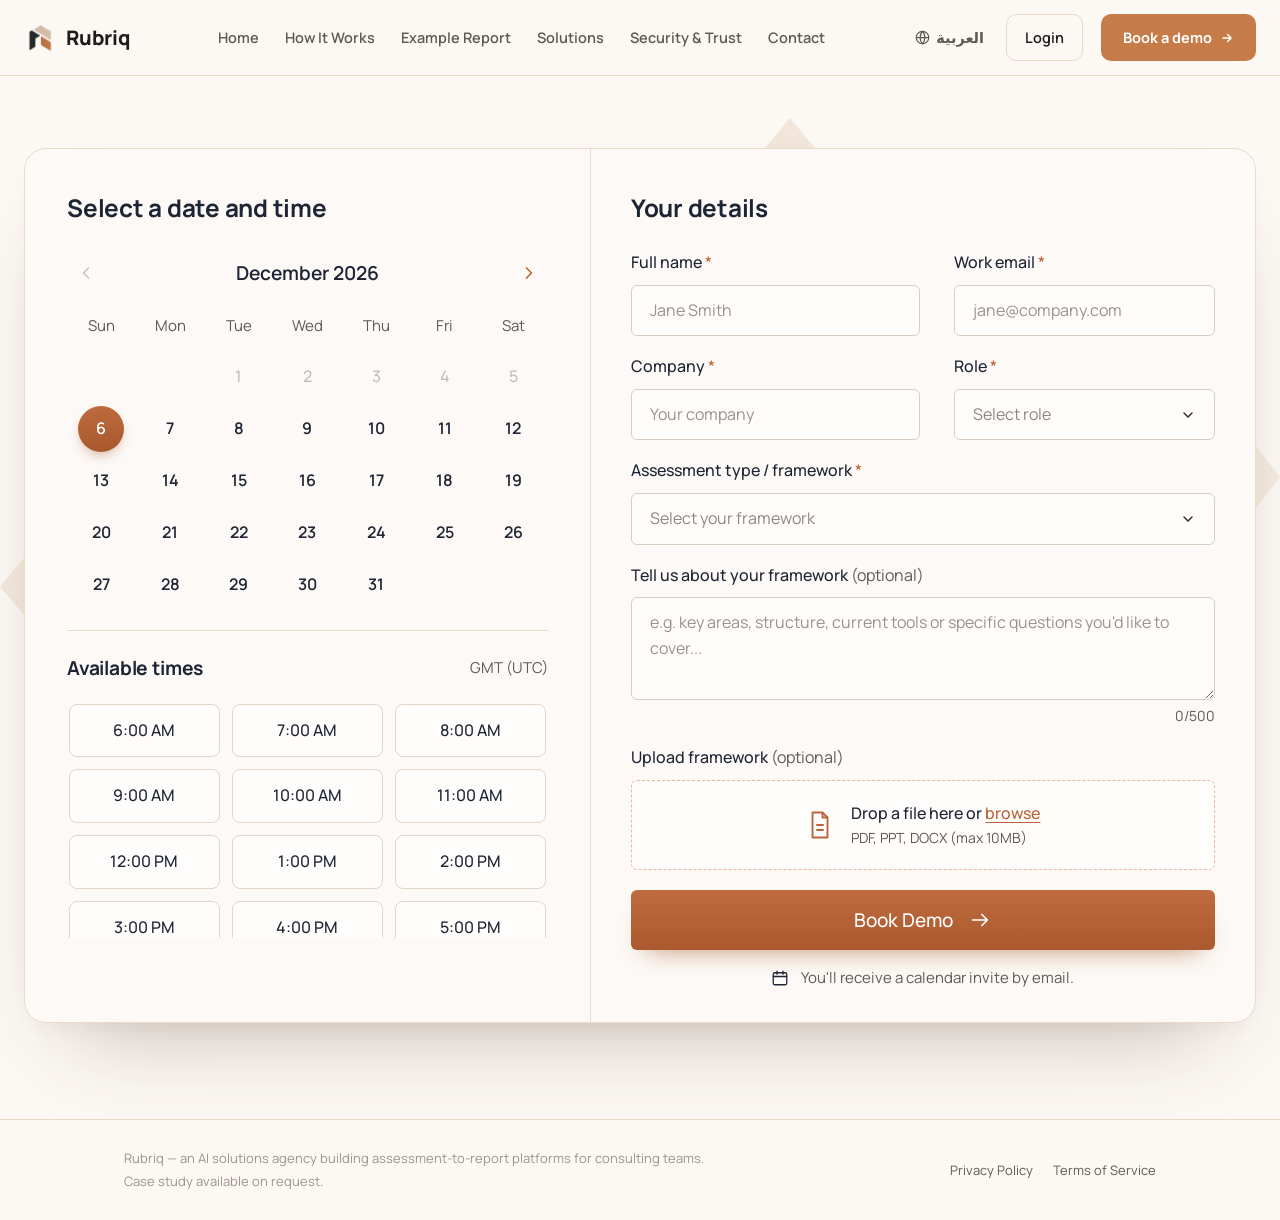
==== commit 5edd8f1d: "Redesign hero, booking and How It Works pages; add Contact page - Home hero rebuilt from the new edi" ====
--- a/book.html
+++ b/book.html
@@ -3,22 +3,23 @@
 <head>
 <meta charset="utf-8">
 <meta name="viewport" content="width=device-width, initial-scale=1">
-<title>Book a demo — Rubriq</title>
+<title>Book a Demo — Rubriq</title>
 <meta name="description" content="Book a demo with Rubriq: pick a time in your own timezone, or send us a message about your assessment framework.">
-<link rel="icon" type="image/png" href="logo-icon.png">
+<link rel="icon" type="image/png" href="images/brand/logo-icon.png">
 <link rel="stylesheet" href="site.css">
 </head>
 <body>
 
 <nav>
   <div class="wrap-wide">
-    <a class="brand" href="index.html"><img class="mark" src="logo-icon.png" alt="Rubriq logo"><span data-i18n="brand">Rubriq</span></a>
+    <a class="brand" href="index.html"><img class="mark" src="images/brand/logo-icon.png" alt="Rubriq logo"><span data-i18n="brand">Rubriq</span></a>
     <div class="nav-links" id="navLinks">
       <a href="index.html" data-i18n="navHome">Home</a>
       <a href="how-it-works.html" data-i18n="navHow">How It Works</a>
       <a href="example-report.html" data-i18n="navReport">Example Report</a>
       <a href="solutions.html" data-i18n="navSolutions">Solutions</a>
       <a href="security.html" data-i18n="navSecurity">Security &amp; Trust</a>
+      <a href="contact.html" data-i18n="navContact">Contact</a>
       <a class="nav-login-mobile" href="#" data-i18n="navLogin">Login</a>
     </div>
     <div class="nav-right">
@@ -32,55 +33,71 @@
     </div>
   </div>
 </nav>
-<section class="book-page">
-  <div class="wrap">
-    <div class="book-page-head">
-      <div class="kicker-rule"><span class="kicker" data-i18n="ctaKicker">Get started</span><span class="rule"></span></div>
-      <h1 data-i18n="bookH3">Book a call</h1>
-      <p data-i18n="bookSub">Pick a time below — everything is shown in your own local time.</p>
-    </div>
 
-    <div class="book-card" id="book">
-      <p class="tz-note" id="tzNote"></p>
-      <div class="day-tabs" id="dayTabs"></div>
-      <div class="slot-grid" id="slotGrid"></div>
-      <div class="book-form" id="bookForm" hidden>
-        <div class="selected-slot" id="selectedSlotLabel"></div>
-        <input type="text" id="bookName" data-i18n-ph="bookNamePh" placeholder="Your name">
-        <input type="email" id="bookEmail" data-i18n-ph="bookEmailPh" placeholder="Your email">
-        <textarea id="bookNote" data-i18n-ph="bookNotePh" placeholder="Anything you'd like to share (optional)"></textarea>
-        <div class="book-actions">
-          <button class="btn-primary" onclick="requestBookingEmail()" data-i18n="bookSendEmail">Request via email</button>
-          <button class="btn-ghost" onclick="requestBookingWhatsapp()" data-i18n="bookSendWa">Request via WhatsApp</button>
+<main class="bk-section">
+  <span class="bk-shape top"></span><span class="bk-shape left"></span><span class="bk-shape right"></span>
+  <div class="bk-wrap">
+    <form class="bk-card" id="bkForm" novalidate>
+      <div class="bk-left">
+        <h1 class="bk-title" data-i18n="bkDateTitle">Select a date and time</h1>
+        <div class="bk-month">
+          <button type="button" class="bk-nav prev" id="bkPrev" aria-label="Previous month" data-i18n-aria="bkPrevMonth"><svg width="20" height="20" viewBox="0 0 24 24" fill="none" stroke="currentColor" stroke-width="2" stroke-linecap="round" stroke-linejoin="round"><path d="m15 6-6 6 6 6"/></svg></button>
+          <span id="bkMonthLabel"></span>
+          <button type="button" class="bk-nav next" id="bkNext" aria-label="Next month" data-i18n-aria="bkNextMonth"><svg width="20" height="20" viewBox="0 0 24 24" fill="none" stroke="currentColor" stroke-width="2" stroke-linecap="round" stroke-linejoin="round"><path d="m9 6 6 6-6 6"/></svg></button>
         </div>
-        <p class="book-disclaimer" data-i18n="bookDisclaimer">This sends a request, not an automatic booking — we'll confirm the time back with you.</p>
+        <div class="bk-cal" id="bkCal"></div>
+        <div class="bk-times-head">
+          <h2 data-i18n="bkTimesTitle">Available times</h2>
+          <span class="bk-tz" id="bkTz"></span>
+        </div>
+        <div class="bk-slots" id="bkSlots"></div>
       </div>
-    </div>
 
-    <div class="contact-form-card">
-      <h3 data-i18n="contactH3">Or just send a message</h3>
-      <div class="form-grid">
-        <input id="cfName" data-i18n-ph="cfNamePh" placeholder="Name">
-        <input id="cfEmail" type="email" data-i18n-ph="cfEmailPh" placeholder="Email">
-        <input id="cfCompany" data-i18n-ph="cfCompanyPh" placeholder="Company (optional)" style="grid-column:1/-1">
-        <textarea id="cfMessage" data-i18n-ph="cfMessagePh" placeholder="Message"></textarea>
+      <div class="bk-right">
+        <h2 class="bk-title" data-i18n="bkDetailsTitle">Your details</h2>
+        <div class="bk-fields">
+          <label class="bk-field"><span><span data-i18n="bkName">Full name</span> <b>*</b></span><input id="bkName" type="text" autocomplete="name" required data-i18n-ph="bkNamePh" placeholder="Jane Smith"></label>
+          <label class="bk-field"><span><span data-i18n="bkEmail">Work email</span> <b>*</b></span><input id="bkEmail" type="email" autocomplete="email" required data-i18n-ph="bkEmailPh" placeholder="jane@company.com"></label>
+          <label class="bk-field"><span><span data-i18n="bkCompany">Company</span> <b>*</b></span><input id="bkCompany" type="text" autocomplete="organization" required data-i18n-ph="bkCompanyPh" placeholder="Your company"></label>
+          <label class="bk-field"><span><span data-i18n="bkRole">Role</span> <b>*</b></span>
+            <select id="bkRole" required>
+              <option value="" data-i18n="bkRolePh">Select role</option>
+              <option value="director" data-i18n="bkRole1">Partner / Director</option>
+              <option value="consultant" data-i18n="bkRole2">Consultant</option>
+              <option value="manager" data-i18n="bkRole3">Project or program manager</option>
+              <option value="quality" data-i18n="bkRole4">Quality / M&amp;E lead</option>
+              <option value="other" data-i18n="bkRole5">Other</option>
+            </select></label>
+          <label class="bk-field full"><span><span data-i18n="bkFw">Assessment type / framework</span> <b>*</b></span>
+            <select id="bkFramework" required>
+              <option value="" data-i18n="bkFwPh">Select your framework</option>
+              <option value="capacity" data-i18n="bkFw1">Capacity / maturity assessment</option>
+              <option value="program" data-i18n="bkFw2">Program evaluation</option>
+              <option value="quality" data-i18n="bkFw3">Quality review / accreditation</option>
+              <option value="audit" data-i18n="bkFw4">Audit / compliance scorecard</option>
+              <option value="leadership" data-i18n="bkFw5">Leadership / performance assessment</option>
+              <option value="other" data-i18n="bkFw6">Other / custom framework</option>
+            </select></label>
+          <label class="bk-field full"><span><span data-i18n="bkNotes">Tell us about your framework</span> <i data-i18n="bkOptional">(optional)</i></span>
+            <textarea id="bkNotes" maxlength="500" rows="3" data-i18n-ph="bkNotesPh" placeholder="e.g. key areas, structure, current tools or specific questions you'd like to cover..."></textarea>
+            <small class="bk-count" id="bkCount">0/500</small></label>
+          <div class="bk-field full"><span><span data-i18n="bkUpload">Upload framework</span> <i data-i18n="bkOptional">(optional)</i></span>
+            <label class="bk-drop" id="bkDrop" for="bkFile">
+              <svg width="30" height="30" viewBox="0 0 24 24" fill="none" stroke="currentColor" stroke-width="1.5" stroke-linejoin="round"><path d="M14 2H6v20h12V6z"/><path d="M14 2v4h4M9 12h6M9 16h6"/></svg>
+              <span><strong data-i18n="bkDrop">Drop a file here or <u>browse</u></strong><small data-i18n="bkDropHint">PDF, PPT, DOCX (max 10MB)</small></span>
+              <input id="bkFile" type="file" accept=".pdf,.ppt,.pptx,.doc,.docx">
+            </label>
+            <small class="bk-file" id="bkFileName" aria-live="polite"></small>
+          </div>
+        </div>
+        <p class="bk-error" id="bkError" role="alert" hidden></p>
+        <button class="bk-submit" type="submit"><span data-i18n="bkSubmit">Book Demo</span><svg width="22" height="22" viewBox="0 0 24 24" fill="none" stroke="currentColor" stroke-width="1.8" stroke-linecap="round" stroke-linejoin="round"><path d="M4 12h16M14 6l6 6-6 6"/></svg></button>
+        <p class="bk-note"><svg width="18" height="18" viewBox="0 0 24 24" fill="none" stroke="currentColor" stroke-width="1.7" stroke-linecap="round"><rect x="3" y="5" width="18" height="16" rx="2"/><path d="M3 10h18M8 3v4M16 3v4"/></svg><span data-i18n="bkNote">You'll receive a calendar invite by email.</span></p>
+        <p class="bk-done" id="bkDone" role="status" hidden></p>
       </div>
-      <button class="btn-primary" style="margin-top:16px" onclick="sendContactForm()" data-i18n="cfSend">Send message</button>
-      <p class="form-note" data-i18n="cfNote">Opens your email app with this pre-filled — nothing is sent without you hitting send.</p>
-    </div>
-
-    <div class="contact-row">
-      <div class="contact-chip">
-        <b id="email-val">adas.abdulmajeed@gmail.com</b>
-        <button class="copy-btn" onclick="copyVal('email-val',this)" aria-label="Copy email">⧉</button>
-      </div>
-      <div class="contact-chip">
-        <b id="wa-val">+966 55 084 3077</b>
-        <button class="copy-btn" onclick="copyVal('wa-val',this)" aria-label="Copy WhatsApp number">⧉</button>
-      </div>
-    </div>
+    </form>
   </div>
-</section>
+</main>
 
 <footer>
   <div class="wrap">
--- a/site.css
+++ b/site.css
@@ -17,7 +17,7 @@
   h1,h2,h3{font-family:'Manrope',system-ui,sans-serif;font-weight:800;color:var(--ink);margin:0;text-wrap:balance;letter-spacing:-.01em}
   p{margin:0}
   .wrap{max-width:1080px;margin:0 auto;padding-inline:24px}
-  .wrap-wide{max-width:1280px;margin:0 auto;padding-inline:24px}
+  .wrap-wide{max-width:1480px;margin:0 auto;padding-inline:24px}
   section{padding-block:88px}
   @media (max-width:640px){section{padding-block:56px}}
 
@@ -44,101 +44,65 @@
   .lang-toggle:hover{color:var(--ink)}
 
   /* ---------- hero ---------- */
-  .hero{padding-block:36px 220px;overflow:hidden}
-  @media (max-width:960px){.hero{padding-block:24px 40px}}
-  .hero-grid{display:grid;grid-template-columns:1fr 1fr;gap:40px;align-items:center}
-  @media (max-width:960px){.hero-grid{grid-template-columns:1fr}}
-  .hero-copy{transform:translateY(40px)}
+  .hero{position:relative;overflow:hidden;padding-block:94px 96px}
+  .hero::before{content:"";position:absolute;width:1400px;height:1400px;left:-1150px;bottom:-1240px;border-radius:50%;border:1px solid #e3b493;pointer-events:none}
+  .hero-grid{position:relative;display:grid;grid-template-columns:minmax(0,44fr) minmax(0,56fr);gap:44px;align-items:start}
   .eyebrow{display:block;font-size:13.5px;font-weight:700;letter-spacing:.14em;text-transform:uppercase;color:var(--brand-d);margin-bottom:16px}
-  .hero h1{font-size:clamp(32px,3.4vw,46px);font-weight:800;letter-spacing:-.01em;max-width:15ch}
-  .hero .lede{margin-top:18px;font-size:17px;color:var(--ink-soft);max-width:52ch}
-  .hero .scope-note{margin-top:10px;font-size:14px;color:var(--muted);max-width:52ch}
-  .hero-actions{display:flex;gap:14px;flex-wrap:wrap;margin-top:26px}
   .btn-primary,.btn-ghost{font:inherit;font-weight:700;font-size:16px;padding:15px 28px;border-radius:12px;cursor:pointer;text-decoration:none;display:inline-flex;align-items:center;gap:8px}
   .btn-primary{background:var(--brand);color:#fff;border:1px solid var(--brand)}
   .btn-ghost{background:transparent;color:var(--ink);border:1px solid var(--line)}
-
-  /* ---------- hero dashboard illustration ---------- */
-  .hero-visual{position:relative;min-height:340px}
-  @media (max-width:960px){.hero-visual{margin-top:32px;min-height:0}}
-  .deco-tri{position:absolute;z-index:0;opacity:.55}
-  .deco-tri-1{width:180px;height:180px;background:var(--accent);clip-path:polygon(0 100%,100% 100%,50% 0);top:-45px;right:60px;opacity:.35}
-  .deco-tri-2{width:135px;height:135px;background:var(--brand-l);clip-path:polygon(0 0,100% 0,0 100%);bottom:-34px;left:-34px;opacity:.6}
-  .dash-card{background:#fffdfb;border:1px solid var(--line);border-radius:16px;box-shadow:0 24px 60px -24px rgba(38,28,18,.28)}
-  .dash-main{position:relative;z-index:1}
-  @media (max-width:960px){.dash-main{max-width:640px;margin-inline:auto}}
-  .dash-brand{display:flex;align-items:center;gap:8px;font-weight:800;font-size:16px;color:var(--ink)}
-  .dash-brand img{width:20px;height:20px;object-fit:contain}
-
-  /* report-generation page (big hero card); cover sizes use cqw so they track the photo crop */
-  .rg{overflow:hidden;container-type:inline-size}
-  .rg-toolbar{display:flex;align-items:center;gap:4px;padding:6px 7px;border-bottom:1px solid var(--line);background:#fff}
-  .rg-close{display:grid;place-items:center;color:var(--ink-soft);padding:0 4px;flex:none}
-  .rg-btn{display:inline-flex;align-items:center;gap:4px;font-size:9px;font-weight:600;line-height:1;color:var(--ink);background:#fff;border:1px solid var(--line);border-radius:5px;padding:5px 6px;white-space:nowrap;flex:none}
-  .rg-btn svg{flex:none}
-  .rg-btn.primary{background:#b8633a;border-color:#b8633a;color:#fff}
-  .rg-btn.soft{background:var(--surface)}
-  .rg-btn.soft svg{color:#c0643a}
-  .rg-btn.icon{padding:4px 5px;color:var(--ink-soft)}
-  .rg-doc-title{margin-inline-start:auto;padding-inline-start:7px;border-inline-start:1px solid var(--line);font-size:9px;font-weight:800;white-space:nowrap}
-  @container (max-width:560px){.rg-hide-md{display:none}}
-  @container (max-width:430px){.rg-hide-sm{display:none}}
-  @container (max-width:370px){.rg-hide-xs{display:none}}
-  .rg-cover{position:relative;aspect-ratio:1536/488;background:#f7f2ed;overflow:hidden}
-  .rg-photo{position:absolute;inset:0;background:url(rubriq-report-mockup-hq.jpg) no-repeat 0 13.99%/100% auto;
-    -webkit-mask-image:linear-gradient(90deg,transparent 47%,#000 57%);mask-image:linear-gradient(90deg,transparent 47%,#000 57%)}
-  .rg-cover-copy{position:absolute;left:5.5cqw;top:3.2cqw;color:#141414}
-  .rg-logo{display:flex;align-items:center;gap:1cqw;font-weight:800;font-size:4.3cqw;letter-spacing:-.02em;line-height:1}
-  .rg-logo img{width:4.2cqw;height:4.6cqw;object-fit:contain}
-  .rg-h{margin-top:3.4cqw;font-size:4.1cqw;font-weight:800;line-height:1.08;letter-spacing:-.025em}
-  .rg-rule{width:3.8cqw;height:.28cqw;background:#c0643a;margin-top:2cqw}
-  .rg-sub{margin-top:2.4cqw;font-size:1.45cqw;font-weight:500;letter-spacing:.42em;line-height:1.8;text-transform:uppercase;color:#2a2a2a}
-  .rg-domain{display:flex;align-items:center;gap:8px;margin:8px 8px 0;padding:7px 11px;border-radius:5px;background:#b8633a;color:#fff;font-size:11px}
-  .rg-domain svg{flex:none}
-  .rg-domain>b{font-weight:700;white-space:nowrap;overflow:hidden;text-overflow:ellipsis;min-width:0}
-  .rg-domain-score{margin-inline-start:auto;white-space:nowrap;font-size:11px}
-  .rg-domain-score b{font-size:12.5px;font-weight:800;margin-inline:3px}
-  .rg-panels{display:grid;grid-template-columns:1fr 2.25fr;gap:7px;margin:7px 8px 8px}
-  @container (max-width:430px){.rg-panels{grid-template-columns:1fr}.rg-sep{display:none}}
-  .rg-overall{display:flex;gap:12px;padding:11px 10px;border:1px solid var(--line);border-radius:5px;background:linear-gradient(135deg,#f6efe8,#f0e7de)}
-  .rg-scale{position:relative;flex:none;display:flex;flex-direction:column;gap:2px;width:14px;margin-top:3px;align-self:flex-start}
-  .rg-scale i{display:block;height:17px;border-radius:2px}
-  .rg-scale i:first-child{border-radius:4px 4px 2px 2px}
-  .rg-scale i:last-child{border-radius:2px 2px 4px 4px}
-  .rg-scale::after{content:"";position:absolute;right:-9px;bottom:16px;border:5px solid transparent;border-right:6px solid #1f2d4d;border-left:0}
-  .rg-ov-title{font-size:10px;font-weight:800;color:#1f2d4d;line-height:1.3}
-  .rg-ov-num{font-size:25px;font-weight:800;color:#b8633a;line-height:1.1;margin-top:3px}
-  .rg-ov-level{font-size:10.5px;color:var(--ink-soft)}
-  .rg-overall p{margin-top:6px;padding-top:6px;border-top:1px solid var(--line);font-size:8px;line-height:1.45;color:var(--muted)}
-  .rg-comp{padding:9px 11px;border:1px solid var(--line);border-radius:5px;background:#fff}
-  .rg-comp-title{font-size:10px;font-weight:800;color:#1f2d4d;margin-bottom:3px}
-  .rg-row{display:grid;grid-template-columns:minmax(0,1.3fr) 1fr 28px;align-items:center;gap:8px;padding-block:4.5px}
-  .rg-row span{font-size:8px;color:#2b3a5c;white-space:nowrap;overflow:hidden;text-overflow:ellipsis}
-  .rg-track{height:6px;border-radius:99px;background:#ece8e3;overflow:hidden}
-  .rg-track i{display:block;height:100%;border-radius:99px}
-  .rg-row b{font-size:8px;font-weight:500;color:var(--ink-soft);text-align:end}
-  .dash-report{position:absolute;z-index:2;width:236px;left:-10px;bottom:-122px;padding:14px}
-  .dash-devplan{position:absolute;z-index:3;width:234px;right:-10px;bottom:-136px;padding:14px}
+  .hero .eyebrow{font-size:14px;letter-spacing:.2em;margin-bottom:24px}
+  html[lang="ar"] .hero .eyebrow{letter-spacing:0}
+  .hero h1{font-family:'Fraunces',Georgia,serif;font-size:clamp(40px,4.6vw,76px);font-weight:500;line-height:1.05;letter-spacing:-.03em}
+  html[lang="ar"] .hero h1{font-family:'Tajawal',system-ui,sans-serif;font-weight:700;line-height:1.3;letter-spacing:0}
+  .hero-accent{color:#b8633a}
+  .hero .lede{margin-top:28px;font-size:clamp(16px,1.35vw,20.5px);line-height:1.6;color:var(--ink-soft);max-width:30em}
+  .hero-feats{display:flex;flex-wrap:wrap;align-items:center;gap:12px 11px;margin-top:30px}
+  .hero-feat{display:flex;align-items:center;gap:10px;font-size:14.5px;color:var(--ink-soft);white-space:nowrap}
+  .hero-feat+.hero-feat::before{content:"";width:5px;height:5px;border-radius:50%;background:#e2b496;margin-inline-end:1px}
+  .hero-feat-ic{width:38px;height:38px;flex:none;border-radius:50%;background:#f8e6d8;color:#c0643a;display:grid;place-items:center}
+  .hero-actions{display:flex;flex-wrap:wrap;gap:20px;margin-top:38px}
+  .cta-btn.outline-dark{background:#fffdfb;color:var(--ink);border:1px solid #e3cdbb}
+  .cta-btn.outline-dark svg{color:#c0643a}
+  .cta-btn.outline-dark:hover{border-color:#c0643a}
+  html[dir="rtl"] .hero-actions .primary svg{transform:scaleX(-1)}
+  /* visual: the full-resolution report page (images/hero/report-page.jpg) as the big card, with an HTML
+     Development Plan card overlapping its bottom-right corner; positions follow the owner's mockup */
+  .hero-visual{position:relative;isolation:isolate;padding-bottom:21%;margin-inline-start:28px;transform:translate(20px,26px)}
+  html[dir="rtl"] .hero-visual{transform:translate(-20px,26px)}
+  @media (max-width:1439px){.hero-visual{transform:translate(6px,26px)}html[dir="rtl"] .hero-visual{transform:translate(-6px,26px)}}
+  @media (min-width:1560px){.hero-visual{margin-inline-end:-48px}}
+  .hero-shape{position:absolute;z-index:-1;background:#f3e6da}
+  .hero-shape.top{width:11%;aspect-ratio:1;top:-9%;left:55%;clip-path:polygon(50% 0,100% 100%,0 100%)}
+  .hero-shape.right{width:30%;aspect-ratio:1/1.1;top:6%;right:-2%;clip-path:polygon(0 0,62% 0,100% 50%,62% 100%,0 100%);opacity:.75}
+  .hero-shape.left{width:9%;aspect-ratio:1/2.4;top:44%;left:-6%;clip-path:polygon(100% 0,100% 100%,0 50%);opacity:.8}
+  .hero-report{display:block;width:89.5%;height:auto;border-radius:14px;border:1px solid #ecdfd2;box-shadow:0 44px 90px -34px rgba(70,45,25,.34),0 12px 30px -16px rgba(70,45,25,.14)}
+  html[dir="rtl"] .hero-report{margin-inline-start:auto}
+  .hero-plan{position:absolute;right:0;bottom:25px;width:36.5%;padding:18px 18px 8px;background:#fffdfb;border:1px solid #ecdfd2;border-radius:16px;box-shadow:0 36px 70px -28px rgba(70,45,25,.38),0 10px 24px -14px rgba(70,45,25,.14);font-family:'Manrope',system-ui,sans-serif;text-align:left}
+  html[dir="rtl"] .hero-plan{right:auto;left:0}
+  .hero-plan-head{display:flex;justify-content:space-between;align-items:flex-start}
+  .hero-plan-head b{font-size:clamp(14px,1.2vw,18px);font-weight:600;color:var(--ink);letter-spacing:-.01em}
+  .hero-plan-head i{width:3px;height:14px;margin-top:4px;background:radial-gradient(circle,var(--muted) 1.2px,transparent 1.5px) 0 0/3px 5px repeat-y}
+  .hero-plan small{display:block;margin-top:2px;padding-bottom:12px;border-bottom:1px solid #efe5da;font-size:clamp(9.5px,.75vw,11.5px);color:var(--muted)}
+  .hero-plan-item{display:flex;align-items:center;gap:12px;padding-block:11px;border-top:1px solid #efe5da}
+  .hero-plan small+.hero-plan-item{border-top:0}
+  .hero-plan-item>span{width:clamp(28px,2.4vw,36px);height:clamp(28px,2.4vw,36px);flex:none;border-radius:8px;background:#f6e7dc;color:#b8633a;display:grid;place-items:center}
+  .hero-plan-item div{flex:1;min-width:0}
+  .hero-plan-item strong{display:block;font-size:clamp(11px,.9vw,13.5px);font-weight:600;color:var(--ink);line-height:1.3}
+  .hero-plan-item em{display:block;font-style:normal;font-size:clamp(9.5px,.75vw,11.5px);color:var(--muted);line-height:1.4}
+  .hero-plan-item>svg{flex:none;color:var(--muted)}
   @media (max-width:960px){
-    .dash-report,.dash-devplan{position:static;width:100%;max-width:480px;margin:16px auto 0}
-  }
-  .dash-report-top{display:flex;align-items:center;justify-content:space-between}
-  .dash-tag{font-size:8.5px;font-weight:800;letter-spacing:.08em;color:var(--muted)}
-  .dash-report h5{font-size:14.5px;font-weight:800;color:var(--ink);margin:9px 0 2px}
-  .dash-report>p{font-size:11px;color:var(--muted);margin:0}
-  .dash-report-img{margin-top:10px;height:50px;border-radius:8px;background:linear-gradient(135deg,var(--brand-l),var(--brand) 60%,var(--brand-d))}
-  .dash-report-meta{display:grid;grid-template-columns:repeat(3,auto);justify-content:space-between;gap:8px;margin-top:10px}
-  .dash-report-meta div b{display:block;font-size:14.5px;font-weight:800;color:var(--ink)}
-  .dash-report-meta div span{font-size:8.5px;color:var(--muted);display:block;line-height:1.3}
-  .dash-devplan-head{display:flex;justify-content:space-between;align-items:baseline;margin-bottom:7px}
-  .dash-devplan-head h5{font-size:14px;font-weight:800;color:var(--ink);margin:0}
-  .dash-devplan-head span{font-size:9px;color:var(--muted)}
-  .dash-devplan-item{display:flex;gap:8px;align-items:flex-start;padding-block:7px;border-top:1px solid var(--line)}
-  .dash-devplan-item:first-of-type{border-top:none}
-  .dash-devplan-item .ic{width:20px;height:20px;border-radius:5px;background:var(--brand-l);color:var(--brand-d);display:grid;place-items:center;flex:none}
-  .dash-devplan-item b{display:block;font-size:11px;font-weight:700;color:var(--ink)}
-  .dash-devplan-item small{font-size:9px;color:var(--muted)}
-
+    .hero{padding-block:32px 56px}
+    .hero-grid{grid-template-columns:1fr;gap:36px}
+    .hero-visual,html[dir="rtl"] .hero-visual{margin-inline:0;transform:none}
+  }
+  @media (max-width:520px){
+    .hero-visual{padding-bottom:0}
+    .hero-report{width:100%}
+    .hero-plan{position:relative;bottom:auto;width:86%;margin:-14% 0 0 auto}
+    html[dir="rtl"] .hero-plan{margin:-14% auto 0 0}
+    .hero-plan-head b{font-size:16px}.hero-plan small,.hero-plan-item em{font-size:11px}.hero-plan-item strong{font-size:13px}
+  }
   /* ---------- shared kicker ---------- */
   .kicker{font-size:13px;font-weight:700;letter-spacing:.08em;text-transform:uppercase;color:var(--accent-d);margin-bottom:14px}
   .kicker-rule{display:flex;align-items:center;gap:16px;margin-bottom:18px}
@@ -150,7 +114,7 @@
   .ba-section::after{content:"";position:absolute;width:520px;height:360px;top:40px;left:4%;border-radius:50%;background:radial-gradient(closest-side,#f3e9df,transparent);pointer-events:none}
   .ba-dots{position:absolute;top:60px;left:24px;width:110px;height:84px;background-image:radial-gradient(var(--line) 1.6px,transparent 1.6px);background-size:14px 14px}
   html[dir="rtl"] .ba-dots{left:auto;right:24px}
-  .ba-wrap,.me-wrap,.no-wrap,.steps-wrap,.pr-wrap,.cta-wrap{position:relative;z-index:1;max-width:1480px;margin:0 auto;padding-inline:24px}
+  .ba-wrap,.me-wrap,.no-wrap,.steps-wrap,.pr-wrap,.cta-wrap,.hp-wrap{position:relative;z-index:1;max-width:1480px;margin:0 auto;padding-inline:24px}
   .ba-head{text-align:center}
   .ba-head .kicker-rule{justify-content:center;margin-bottom:14px}
   .ba-section .kicker{font-size:13.5px;letter-spacing:.18em;color:var(--brand-d)}
@@ -429,7 +393,7 @@
   footer{border-top:1px solid var(--line);padding-block:28px}
   footer .wrap{display:flex;justify-content:space-between;flex-wrap:wrap;gap:10px;font-size:13px;color:var(--muted)}
 
-  /* ---------- booking page, contact chips, booking, contact form ---------- */
+  /* ---------- starter page header (solutions, security, legal) ---------- */
   /* ---------- page header ---------- */
   .book-page{padding-block:64px 88px}
   .book-page-head{max-width:760px;margin:0 auto;text-align:center}
@@ -439,43 +403,333 @@
   .book-page-head h1{font-family:'Fraunces',Georgia,serif;font-size:clamp(34px,4.2vw,56px);font-weight:500;line-height:1.1;letter-spacing:-.02em}
   html[lang="ar"] .book-page-head h1{font-family:'Tajawal',system-ui,sans-serif;font-weight:700}
   .book-page-head p{margin-top:12px;font-size:17px;color:var(--ink-soft)}
-  .book-page .tz-note{margin-top:0}
-
-  /* ---------- contact chips, booking, contact form ---------- */
-  .contact-row{display:flex;justify-content:center;gap:14px;flex-wrap:wrap;margin-top:32px}
-  .contact-chip{display:flex;align-items:center;gap:10px;background:var(--bg);border:1px solid var(--line);border-radius:999px;padding:10px 18px;font-size:14px;color:var(--ink-soft)}
-  .contact-chip b{color:var(--ink);unicode-bidi:plaintext}
-  .copy-btn{border:none;background:var(--brand-l);color:var(--brand);width:26px;height:26px;border-radius:50%;display:grid;place-items:center;cursor:pointer;flex:none;font-size:12px}
-
-  /* ---------- booking ---------- */
-  .book-card{background:var(--surface);border:1px solid var(--line);border-radius:22px;padding:40px;margin-top:28px}
-  @media (max-width:640px){.book-card{padding:26px 20px}}
-  .book-head h3{font-size:22px;font-weight:600}
-  .book-head p{color:var(--ink-soft);margin-top:8px;font-size:15px}
-  .tz-note{font-size:13px;color:var(--accent-d);margin-top:12px;font-weight:700}
-  .day-tabs{display:flex;gap:8px;overflow-x:auto;margin-top:26px;padding-bottom:8px;-webkit-overflow-scrolling:touch}
-  .day-tab{flex:none;font:inherit;font-weight:700;font-size:13.5px;padding:10px 16px;border-radius:12px;border:1px solid var(--line);background:var(--bg);color:var(--ink-soft);cursor:pointer;white-space:nowrap}
-  .day-tab.active{background:var(--brand);border-color:var(--brand);color:#fff}
-  .slot-grid{display:grid;grid-template-columns:repeat(auto-fill,minmax(96px,1fr));gap:10px;margin-top:18px}
-  .slot-btn{font:inherit;font-weight:600;font-size:13.5px;padding:11px 8px;border-radius:10px;border:1px solid var(--line);background:var(--bg);color:var(--ink);cursor:pointer}
-  .slot-btn:hover{border-color:var(--brand)}
-  .slot-btn.selected{background:var(--brand);border-color:var(--brand);color:#fff}
-  .slot-empty{color:var(--muted);font-size:14px;padding:20px 0}
-  .book-form{margin-top:28px;padding-top:28px;border-top:1px solid var(--line);display:flex;flex-direction:column;gap:12px}
-  .selected-slot{font-weight:700;color:var(--brand);font-size:15px}
-  .book-form input,.book-form textarea,.form-grid input,.form-grid textarea{font:inherit;font-size:15px;padding:12px 14px;border-radius:10px;border:1px solid var(--line);background:var(--bg);color:var(--ink);width:100%}
-  .book-form textarea{min-height:76px;resize:vertical}
-  .book-actions{display:flex;gap:12px;flex-wrap:wrap;margin-top:6px}
-  .book-disclaimer{font-size:12.5px;color:var(--muted)}
-
-  /* ---------- contact form ---------- */
-  .contact-form-card{background:var(--surface);border:1px solid var(--line);border-radius:22px;padding:40px;margin-top:20px}
-  @media (max-width:640px){.contact-form-card{padding:26px 20px}}
-  .contact-form-card h3{font-size:20px;font-weight:600;margin-bottom:20px}
-  .form-grid{display:grid;grid-template-columns:1fr 1fr;gap:12px}
-  .form-grid textarea{grid-column:1/-1;min-height:100px;resize:vertical}
-  @media (max-width:640px){.form-grid{grid-template-columns:1fr}}
-  .form-note{font-size:12.5px;color:var(--muted);margin-top:14px}
+
+  /* ---------- book a demo page ---------- */
+  .bk-section{position:relative;overflow:hidden;isolation:isolate;padding-block:72px 96px}
+  .bk-shape{position:absolute;z-index:-1;background:#f1e1d3}
+  .bk-shape.top{width:300px;height:180px;top:4%;left:50%;clip-path:polygon(50% 0,100% 100%,0 100%);opacity:.8}
+  .bk-shape.left{width:220px;height:520px;top:24%;left:max(0px,calc(50% - 760px));clip-path:polygon(100% 0,100% 100%,0 50%);opacity:.7}
+  .bk-shape.right{width:260px;height:520px;top:16%;right:max(0px,calc(50% - 780px));clip-path:polygon(0 0,30% 0,100% 45%,30% 90%,0 90%);opacity:.6}
+  .bk-wrap{max-width:1320px;margin:0 auto;padding-inline:24px}
+  .bk-card{display:grid;grid-template-columns:minmax(0,46fr) minmax(0,54fr);background:#fcf9f6;border:1px solid #eadccd;border-radius:22px;box-shadow:0 50px 90px -50px rgba(70,45,25,.35),0 10px 30px -18px rgba(70,45,25,.12)}
+  .bk-left{padding:40px 42px 44px;border-inline-end:1px solid #eadccd}
+  .bk-right{padding:40px 40px 32px}
+  .bk-title{font-family:'Manrope',system-ui,sans-serif;font-size:clamp(22px,1.9vw,28px);font-weight:700;letter-spacing:-.01em;color:#1d2433}
+  html[lang="ar"] .bk-title{font-family:'Tajawal',system-ui,sans-serif}
+  .bk-month{display:flex;align-items:center;justify-content:space-between;margin-top:26px}
+  #bkMonthLabel{font-size:clamp(18px,1.5vw,22px);font-weight:600;color:#1d2433}
+  .bk-nav{width:38px;height:38px;display:grid;place-items:center;border:0;border-radius:10px;background:none;color:var(--ink);cursor:pointer}
+  .bk-nav.next{color:#b8633a}
+  .bk-nav:hover:not(:disabled){background:#f4e8de}
+  .bk-nav:disabled{color:#cfc5bb;cursor:default}
+  html[dir="rtl"] .bk-nav svg{transform:scaleX(-1)}
+  .bk-cal{display:grid;grid-template-columns:repeat(7,1fr);row-gap:6px;margin-top:22px;padding-bottom:22px;border-bottom:1px solid #eadccd;text-align:center}
+  .bk-dow{font-size:15px;color:var(--ink-soft);padding-bottom:10px}
+  .bk-day{justify-self:center;width:46px;height:46px;border-radius:50%;border:0;background:none;font:inherit;font-size:16px;font-weight:500;color:#c7beb5;cursor:default}
+  .bk-day.open{color:#1d2433;font-weight:600;cursor:pointer}
+  .bk-day.open:hover{background:#f4e8de}
+  .bk-day.other{visibility:hidden}   /* only the shown month's days are visible; blanks keep weekday alignment */
+  .bk-day.selected,.bk-day.selected:hover{background:linear-gradient(180deg,#bd6a3e,#a9572d);color:#fff;box-shadow:0 6px 14px -6px rgba(160,80,30,.6)}
+  .bk-day:focus-visible,.bk-slot:focus-visible,.bk-nav:focus-visible{outline:2px solid var(--brand);outline-offset:2px}
+  .bk-times-head{display:flex;align-items:center;justify-content:space-between;gap:12px;margin-top:22px}
+  .bk-times-head h2{font-family:'Manrope',system-ui,sans-serif;font-size:clamp(19px,1.5vw,22px);font-weight:700;color:#1d2433}
+  html[lang="ar"] .bk-times-head h2{font-family:'Tajawal',system-ui,sans-serif}
+  .bk-tz{font-size:15px;color:var(--ink-soft);white-space:nowrap;unicode-bidi:plaintext}
+  .bk-slots{display:grid;grid-template-columns:repeat(3,1fr);gap:12px;margin-top:18px;max-height:236px;overflow-y:auto;padding:2px}
+  .bk-slot{font:inherit;font-size:16px;font-weight:500;color:#1d2433;padding:13px 8px;border:1px solid #e3d5c7;border-radius:8px;background:#fffdfb;cursor:pointer}
+  .bk-slot:hover{border-color:#c0643a}
+  .bk-slot.selected{background:linear-gradient(180deg,#bd6a3e,#a9572d);border-color:#a9572d;color:#fff}
+  .bk-empty{grid-column:1/-1;font-size:15px;color:var(--muted);padding:10px 0}
+  .bk-fields{display:grid;grid-template-columns:minmax(0,1fr) minmax(0,.9fr);gap:18px 34px;margin-top:22px}
+  .bk-field{display:flex;flex-direction:column;gap:9px;min-width:0;position:relative}
+  .bk-field.full{grid-column:1/-1}
+  .bk-field>span{font-size:16px;font-weight:500;color:#1d2433}
+  .bk-field>span b{color:#c0643a;font-weight:500}
+  .bk-field>span i{font-style:normal;color:var(--ink-soft);font-weight:400}
+  .bk-field input,.bk-field select,.bk-field textarea{font:inherit;font-size:16px;color:var(--ink);background:#fffdfb;border:1px solid #d9cdc1;border-radius:6px;padding:12px 18px;width:100%}
+  .bk-field select{-webkit-appearance:none;appearance:none;background:#fffdfb url("data:image/svg+xml,%3Csvg xmlns='http://www.w3.org/2000/svg' width='16' height='16' viewBox='0 0 24 24' fill='none' stroke='%23332' stroke-width='2.2' stroke-linecap='round' stroke-linejoin='round'%3E%3Cpath d='m6 9 6 6 6-6'/%3E%3C/svg%3E") no-repeat right 18px center;padding-right:44px;cursor:pointer}
+  html[dir="rtl"] .bk-field select{background-position:left 18px center;padding-right:18px;padding-left:44px}
+  .bk-field select:invalid{color:#8f877f}
+  .bk-field ::placeholder{color:#9a928a}
+  .bk-field textarea{min-height:80px;resize:vertical}
+  .bk-field input:focus,.bk-field select:focus,.bk-field textarea:focus{outline:none;border-color:#c0643a;box-shadow:0 0 0 3px rgba(192,100,58,.15)}
+  .bk-count{align-self:flex-end;margin-top:-4px;font-size:14px;color:var(--ink-soft)}
+  .bk-drop{display:flex;align-items:center;justify-content:center;gap:16px;padding:20px;border:1.5px dashed #e7b89c;border-radius:6px;background:#fffdfb;color:#b8633a;cursor:pointer;text-align:start}
+  .bk-drop.drag,.bk-drop:hover{background:#fcf1e8}
+  .bk-drop strong{display:block;font-size:16px;font-weight:500;color:#1d2433}
+  .bk-drop strong u{color:#b8633a;text-underline-offset:3px}
+  .bk-drop small{display:block;font-size:14px;color:var(--ink-soft)}
+  .bk-drop input{position:absolute;width:1px;height:1px;opacity:0;pointer-events:none}
+  .bk-file{font-size:14px;color:var(--ink-soft);min-height:0}
+  .bk-file:empty{display:none}
+  .bk-error{margin-top:16px;font-size:14.5px;color:#a8402a}
+  .bk-submit{display:flex;align-items:center;justify-content:center;gap:16px;width:100%;margin-top:20px;padding:15px 20px;border:0;border-radius:6px;background:linear-gradient(180deg,#bf6b3f,#ab592e);color:#fff;font:inherit;font-size:19px;font-weight:500;cursor:pointer;box-shadow:0 14px 26px -16px rgba(160,80,30,.7)}
+  .bk-submit:hover{background:#a85c2f}
+  html[dir="rtl"] .bk-submit svg{transform:scaleX(-1)}
+  .bk-note{display:flex;align-items:center;justify-content:center;gap:12px;margin-top:16px;font-size:15px;color:var(--ink-soft)}
+  .bk-note svg{color:#1d2433;flex:none}
+  .bk-done{margin-top:12px;padding:12px 16px;border-radius:8px;background:#eef3ec;color:#3f5a3c;font-size:14.5px;text-align:center}
+  /* contact page: same card as booking; the left column holds contact details instead of the calendar */
+  .ct-card{grid-template-columns:minmax(0,40fr) minmax(0,60fr)}
+  .ct-left{display:flex;flex-direction:column}
+  .ct-lede{margin-top:16px;font-size:17px;line-height:1.6;color:var(--ink-soft)}
+  .ct-items{display:flex;flex-direction:column;gap:14px;margin-top:30px}
+  .ct-item{display:flex;align-items:center;gap:14px;padding:16px 18px;background:#fffdfb;border:1px solid #e9dccf;border-radius:12px;color:inherit;text-decoration:none}
+  .ct-item>div{flex:1;min-width:0}
+  .ct-item small{display:block;font-size:13.5px;color:var(--ink-soft)}
+  .ct-value{display:block;font-size:16px;font-weight:600;color:#1d2433;text-decoration:none;overflow-wrap:anywhere;unicode-bidi:plaintext}
+  .ct-ic{width:44px;height:44px;flex:none;border-radius:50%;background:#f8e6d8;color:#b8633a;display:grid;place-items:center}
+  .ct-copy{width:36px;height:36px;flex:none;display:grid;place-items:center;border:1px solid #e3d5c7;border-radius:8px;background:none;color:var(--ink-soft);cursor:pointer}
+  .ct-copy:hover{border-color:#c0643a;color:#b8633a}
+  .ct-copy.copied{background:#eef3ec;border-color:#9db08e;color:#3f5a3c}
+  .ct-link:hover{border-color:#c0643a}
+  .ct-link .ct-value{color:#b8633a}
+  .ct-arrow{flex:none;color:var(--muted)}
+  html[dir="rtl"] .ct-arrow{transform:scaleX(-1)}
+  #ctMessage{min-height:150px}
+  @media (max-width:1000px){
+    .bk-card{grid-template-columns:1fr;max-width:640px;margin-inline:auto}
+    .bk-left{border-inline-end:0;border-bottom:1px solid #eadccd}
+  }
+  @media (max-width:560px){
+    .bk-section{padding-block:32px 56px}
+    .bk-left,.bk-right{padding:26px 18px}
+    .bk-day{width:38px;height:38px;font-size:15px}
+    .bk-dow{font-size:13px}
+    .bk-fields{grid-template-columns:1fr;gap:16px}
+    .bk-slots{grid-template-columns:repeat(2,1fr)}
+    .bk-times-head{flex-wrap:wrap}
+  }
+
+  /* ---------- how-it-works page (how-it-works.html, .hp-*) ----------
+     Five sections from the owner's mockups. Every UI card is HTML/CSS (no screenshot crops) so it stays sharp;
+     card labels are English illustration text (dir="ltr", aria-hidden). Mountain thumbnails use images/how-it-works-page/mountain.jpg (cropped from the hero report page). */
+  .hp-section{position:relative;overflow:hidden;isolation:isolate;padding-block:96px}
+  .hp-hero{padding-block:72px 104px}
+  .hp-blob{position:absolute;z-index:-2;width:760px;height:760px;right:4%;top:50%;transform:translateY(-46%);border-radius:50%;background:radial-gradient(closest-side,#f3e9df,#f7f0e9 70%,transparent)}
+  .hp-arc{position:absolute;z-index:-1;width:900px;height:900px;right:-300px;top:-140px;border-radius:50%;border:1px solid #e9c5a8}
+  .hp-arc::before{content:"";position:absolute;width:14px;height:14px;border-radius:50%;background:#b8633a;left:22%;top:13%}
+  .hp-dots{position:absolute;z-index:-1;width:96px;height:84px;background-image:radial-gradient(#d9a989 1.4px,transparent 1.6px);background-size:16px 16px;opacity:.75}
+  .hp-dots-tr{top:110px;right:36px}
+  .hp-dots-bm{bottom:56px;left:56%}
+  .hp-dots-mid{bottom:200px;left:52%}
+  .hp-dots-bl{bottom:200px;left:60px}
+  html[dir="rtl"] .hp-blob{right:auto;left:4%}
+  html[dir="rtl"] .hp-arc{right:auto;left:-300px}
+  html[dir="rtl"] .hp-dots-tr{right:auto;left:36px}
+  .hp-grid{display:grid;grid-template-columns:minmax(0,37fr) minmax(0,63fr);gap:44px;align-items:center}
+  .hp-copy .kicker-rule{margin-bottom:28px}
+  .hp-section .kicker{font-size:14px;letter-spacing:.32em;color:#b8633a}
+  html[lang="ar"] .hp-section .kicker{letter-spacing:0}
+  .hp-section .kicker-rule .rule{max-width:90px;background:#d3a17d}
+  .hp-knum{margin-inline-end:.6em}
+  .hp-h1,.hp-h2{font-family:'Fraunces',Georgia,serif;font-weight:500;line-height:1.04;letter-spacing:-.03em;color:#141414}
+  .hp-h1{font-size:clamp(40px,4.6vw,76px)}
+  .hp-h2{font-size:clamp(34px,3.8vw,62px)}
+  html[lang="ar"] .hp-h1,html[lang="ar"] .hp-h2{font-family:'Tajawal',system-ui,sans-serif;font-weight:700;line-height:1.3;letter-spacing:0}
+  .hp-lede{margin-top:28px;font-size:clamp(17px,1.55vw,25px);line-height:1.5;color:#6b6762;max-width:24em}
+  .hp-actions{display:flex;flex-wrap:wrap;gap:16px;margin-top:40px}
+  .hp-actions .cta-btn{min-width:0;padding:16px 26px}
+  html[dir="rtl"] .hp-actions .primary svg{transform:scaleX(-1)}
+
+  /* shared card pieces */
+  .hp-card{background:#fffdfb;border:1px solid #ebe1d6;border-radius:12px;box-shadow:0 26px 50px -36px rgba(70,45,25,.38),0 4px 12px -8px rgba(70,45,25,.1);font-family:'Manrope',system-ui,sans-serif;color:#22242a;text-align:left}
+  .hp-head{display:flex;align-items:center;gap:10px;padding:18px 16px 14px}
+  .hp-head b{font-size:13.5px;font-weight:600;color:#22242a;white-space:nowrap}
+  .hp-ic{flex:none;display:grid;place-items:center;color:#b8633a}
+  .hp-ic.dark{color:#3d3f45}
+  .hp-ic.soft{width:48px;height:48px;border-radius:12px;background:#f8e6d8}
+  .hp-ic.round{width:56px;height:56px;border-radius:50%;background:#f8e6d8}
+  .hp-more{margin-inline-start:auto;width:16px;height:4px;background:radial-gradient(circle,#8f8a84 1.4px,transparent 1.7px) 0 0/5.5px 4px repeat-x}
+  .hp-count{margin-inline-start:auto;font-style:normal;font-size:12.5px;color:#b8633a}
+  .hp-list{padding:0 14px 14px}
+  .hp-row{display:flex;align-items:center;gap:14px;padding:13px 12px;font-size:13.5px;border-top:1px solid #f1e9e0}
+  .hp-row:first-child{border-top:0}
+  .hp-row.active{background:#f4ede6;border-radius:8px;border-top-color:transparent}
+  .hp-row.active+.hp-row{border-top-color:transparent}
+  .hp-row-ic{flex:none;display:grid;place-items:center;color:#3d3f45}
+  .hp-row.active .hp-row-ic{color:#b8633a}
+  .hp-chev{margin-inline-start:auto;color:#7d7871}
+  .hp-prog{height:6px;margin:0 18px 8px;border-radius:99px;background:#ebe5df;overflow:hidden}
+  .hp-prog i{display:block;height:100%;border-radius:99px;background:#3d5a52}
+  .hp-prog.inset{margin:0 18px 14px 52px}
+  .hp-av{flex:none;width:36px;height:36px;border-radius:50%;background:#e7ebea;color:#3d4a48;font-size:12px;font-weight:600;display:grid;place-items:center}
+  .hp-av.warm{background:#efdccd;color:#7a4a2c}
+  .hp-st{flex:none;width:22px;height:22px;border-radius:50%;margin-inline-start:auto}
+  .hp-st.done{background:#c9dccd url("data:image/svg+xml,%3Csvg xmlns='http://www.w3.org/2000/svg' viewBox='0 0 24 24' fill='none' stroke='%232f5e40' stroke-width='3' stroke-linecap='round' stroke-linejoin='round'%3E%3Cpath d='m6 12.5 4 4 8-9'/%3E%3C/svg%3E") center/13px no-repeat}
+  .hp-st.busy{border:2.5px solid #eadfd5;border-top-color:#c0643a;border-right-color:#c0643a}
+  .hp-st.todo{border:2.5px solid #e4e0dc}
+  .hp-people{padding:6px 18px 12px}
+  .hp-person{display:flex;align-items:center;gap:12px;padding:9px 0}
+  .hp-person b,.hp-who b,.hp-q b,.hp-file b{display:block;font-size:13px;font-weight:600;color:#22242a}
+  .hp-person small,.hp-who small,.hp-q small,.hp-file small{display:block;font-size:11.5px;color:#8a857f}
+  .hp-skel{display:block;height:6px;border-radius:4px;background:#e6e0d9;margin-top:6px}
+  .hp-skel.short{width:60%}
+  .hp-rule{display:block;width:26px;height:2px;background:#c0643a;margin:10px 0 6px}
+  .hp-prev{margin:0 14px 14px;border:1px solid #efe7de;border-radius:8px;overflow:hidden;background:#fbf8f5}
+  .hp-prev-top{display:grid;grid-template-columns:1.4fr 1fr;min-height:120px}
+  .hp-prev-top>div{padding:16px 12px 10px 16px}
+  .hp-prev strong{display:block;font-family:'Fraunces',Georgia,serif;font-size:15px;font-weight:500;line-height:1.15;color:#22242a}
+  .hp-mtn{display:block;background:url("images/how-it-works-page/mountain.jpg") no-repeat 70% 40%/cover;filter:saturate(.3) brightness(1.03);min-height:90px}
+  .hp-prev-bottom{display:flex;align-items:flex-end;justify-content:space-between;gap:10px;padding:12px 14px;border-top:1px solid #efe7de}
+  .hp-bars{display:flex;align-items:flex-end;gap:5px;height:56px}
+  .hp-bars i{width:13px;border-radius:2px 2px 0 0;background:#9fb1a6}
+  .hp-bars i:nth-child(3){background:#7e978a}.hp-bars i:nth-child(4){background:#aeb8b2}.hp-bars i:last-child{background:#4f6a61}
+  .hp-donut{position:relative;width:62px;height:62px;flex:none;border-radius:50%;background:conic-gradient(#4f6a61 calc(var(--p)*1%),#e6e0d9 0);display:grid;place-items:center}
+  .hp-donut::before{content:"";position:absolute;inset:6px;border-radius:50%;background:#fbf8f5}
+  .hp-donut b{position:relative;font-size:15px;font-weight:600;color:#22242a}
+  .hp-arrow{display:block;width:26px;height:16px;background:url("data:image/svg+xml,%3Csvg xmlns='http://www.w3.org/2000/svg' viewBox='0 0 26 16' fill='none' stroke='%23b8633a' stroke-width='1.6' stroke-linecap='round' stroke-linejoin='round'%3E%3Cpath d='M1 8h23M17 1l7 7-7 7'/%3E%3C/svg%3E") center/contain no-repeat;justify-self:center;align-self:center}
+  html[dir="rtl"] .hp-arrow{transform:scaleX(-1)}
+
+  /* section 1: three steps */
+  .hp-steps{display:grid;grid-template-columns:minmax(0,1fr) 44px minmax(0,1.06fr) 44px minmax(0,1.06fr);grid-template-rows:auto auto;column-gap:0;row-gap:36px;align-items:start}
+  .hp-steps .hp-card{grid-row:1;align-self:stretch}
+  .hp-steps .hp-arrow{grid-row:1}
+  .hp-s1{grid-column:1}.hp-steps .a1{grid-column:2}.hp-s2{grid-column:3}.hp-steps .a2{grid-column:4}.hp-steps .hp-s3{grid-column:5}
+  .hp-step-txt{grid-row:2;padding-inline:10px}
+  .hp-step-txt.t1{grid-column:1}.hp-step-txt.t2{grid-column:3}.hp-step-txt.t3{grid-column:5}
+  .hp-num{display:block;font-size:17px;font-weight:600;letter-spacing:.08em;color:#b8633a}
+  .hp-step-txt h3{margin-top:12px;font-family:'Fraunces',Georgia,serif;font-size:clamp(22px,2vw,32px);font-weight:500;letter-spacing:-.015em;color:#141414}
+  .hp-step-txt p{margin-top:10px;font-size:clamp(14.5px,1.25vw,19px);line-height:1.5;color:#6b6762}
+  html[lang="ar"] .hp-step-txt h3,html[lang="ar"] .hp-feat b{font-family:'Tajawal',system-ui,sans-serif;font-weight:700}
+
+  /* section 2: configure */
+  .hp-config{display:grid;grid-template-columns:minmax(0,1.15fr) 52px minmax(0,.8fr) 46px minmax(0,1.3fr);grid-template-rows:auto auto;align-items:center}
+  .hp-sources{grid-column:1;grid-row:1/3;display:flex;flex-direction:column;gap:24px}
+  .hp-src{padding:20px 22px 20px}
+  .hp-src-head{display:flex;align-items:center;gap:16px;margin-bottom:12px}
+  .hp-src-head b{font-family:'Fraunces',Georgia,serif;font-size:17px;font-weight:500;white-space:nowrap}
+  .hp-doclist{list-style:none;margin:0;padding:0}
+  .hp-doclist li{display:flex;align-items:center;gap:14px;padding:7px 4px;font-size:14.5px;color:#5c5852}
+  .hp-doclist li::before{content:"";width:16px;height:18px;flex:none;background:url("data:image/svg+xml,%3Csvg xmlns='http://www.w3.org/2000/svg' viewBox='0 0 24 24' fill='none' stroke='%238a857f' stroke-width='1.5' stroke-linejoin='round'%3E%3Cpath d='M14 2H6v20h12V6z'/%3E%3Cpath d='M14 2v4h4M9 12h6M9 16h6'/%3E%3C/svg%3E") center/contain no-repeat}
+  .hp-bracket{grid-column:2;grid-row:1/3;position:relative;align-self:stretch;margin-block:22%}
+  .hp-bracket svg{position:absolute;inset:0;width:100%;height:100%}
+  .hp-bracket .ba-arrow{position:absolute;right:-4px;top:50%;margin-top:-5px}
+  .hp-engine{grid-column:3;grid-row:1/3;padding:30px 12px;text-align:center}
+  .hp-engine img{width:56px;height:56px;margin:0 auto;object-fit:contain}
+  .hp-engine b{display:block;margin-top:8px;font-family:'Fraunces',Georgia,serif;font-size:clamp(24px,2.2vw,36px);font-weight:500;color:#141414}
+  .hp-engine small{display:block;margin-top:8px;font-size:10.5px;font-weight:600;letter-spacing:.3em;line-height:1.7;text-transform:uppercase;color:#b8633a}
+  .hp-config>.hp-arrow{grid-column:4;grid-row:1/3}
+  .hp-cfg{grid-column:5;grid-row:1}
+  .hp-cfg .hp-row{padding:15px 12px;font-size:14px}
+  .hp-reuse{grid-column:4/6;grid-row:2;display:flex;align-items:center;gap:20px;margin-top:28px;padding:18px 22px}
+  .hp-reuse p{padding-inline-start:20px;border-inline-start:1px solid #ebe1d6;font-size:15.5px;line-height:1.5;color:#3d3f45}
+  html[dir="rtl"] .hp-reuse{text-align:right}
+
+  /* section 3: assess & review */
+  .hp-callout{display:flex;align-items:center;gap:24px;margin-top:40px;padding:26px 30px;max-width:30em;border-radius:12px;background:#f7e9de;color:#b8633a}
+  .hp-callout p{padding-inline-start:24px;border-inline-start:1px solid #e3c4ab;font-size:clamp(16px,1.35vw,21px);line-height:1.45;color:#2a2a2a}
+  .hp-assess{display:grid;grid-template-columns:minmax(0,1fr) 64px minmax(0,1.1fr);align-items:center}
+  .hp-col{display:flex;flex-direction:column;gap:16px}
+  .hp-who{display:flex;align-items:center;gap:14px;padding:12px 18px;align-self:flex-start;min-width:62%}
+  .hp-who b{font-size:14.5px}
+  .hp-form{padding-bottom:16px}
+  .hp-q{margin:0 18px;padding:14px 0;border-top:1px solid #f1e9e0}
+  .hp-q.last{padding-bottom:4px}
+  .hp-q-top{display:flex;align-items:flex-start;justify-content:space-between;gap:12px}
+  .hp-sel{flex:none;display:inline-flex;align-items:center;gap:14px;padding:7px 12px 7px 16px;border:1px solid #e6ddd3;border-radius:8px;font-size:15px;font-weight:500;color:#22242a}
+  .hp-sel::after{content:"";width:10px;height:10px;background:url("data:image/svg+xml,%3Csvg xmlns='http://www.w3.org/2000/svg' viewBox='0 0 24 24' fill='none' stroke='%23555' stroke-width='2.6' stroke-linecap='round' stroke-linejoin='round'%3E%3Cpath d='m6 9 6 6 6-6'/%3E%3C/svg%3E") center/contain no-repeat}
+  .hp-file{display:flex;align-items:center;gap:12px;margin-top:10px;padding:10px 14px;border:1px solid #eee6dd;border-radius:8px;background:#fffdfb}
+  .hp-file>div{flex:1;min-width:0}
+  .hp-file b{white-space:nowrap;overflow:hidden;text-overflow:ellipsis}
+  .hp-file-ic{flex:none;width:20px;height:22px;background:url("data:image/svg+xml,%3Csvg xmlns='http://www.w3.org/2000/svg' viewBox='0 0 24 24' fill='none' stroke='%23333' stroke-width='1.5' stroke-linejoin='round'%3E%3Cpath d='M14 2H6v20h12V6z'/%3E%3Cpath d='M14 2v4h4M9 12h6M9 16h6'/%3E%3C/svg%3E") center/contain no-repeat}
+  .hp-x{flex:none;font-size:18px;line-height:1;color:#8a857f}
+  .hp-ctx{margin-top:8px;padding:10px 14px;border-radius:8px;background:#f6f1ec;font-size:12.5px;line-height:1.5;color:#55514c}
+  .hp-rv{margin:0 18px;padding:14px 0;border-top:1px solid #f1e9e0}
+  .hp-rv>b{display:block;font-size:13.5px;font-weight:600}
+  .hp-rv-grid{display:grid;grid-template-columns:1fr 1.1fr auto;align-items:center;gap:6px 14px;margin-top:6px}
+  .hp-rv-grid small{font-size:11px;color:#8a857f}
+  .hp-rv-grid small:nth-child(3){text-align:right}
+  .hp-box{justify-self:start;min-width:46px;padding:6px 12px;border-radius:6px;background:#efebe6;text-align:center;font-size:15px}
+  .hp-rv-grid .hp-sel{justify-self:start}
+  .hp-rv-grid .hp-st{justify-self:end;margin:0}
+  .hp-view{flex:none;padding:6px 16px;border:1px solid #e3cdbb;border-radius:6px;background:#fbf2ea;font-size:13px;color:#a85c2f}
+  .hp-approve{display:flex;align-items:center;gap:12px;margin:14px 18px 0;padding:12px 18px;border-radius:7px;background:linear-gradient(180deg,#bd6a3e,#a9572d);color:#fff;font-size:14px;font-weight:500}
+  .hp-approve svg{margin-inline-start:auto}
+  .hp-approve-ic{width:18px;height:18px;border-radius:50%;border:1.6px solid #fff;background:url("data:image/svg+xml,%3Csvg xmlns='http://www.w3.org/2000/svg' viewBox='0 0 24 24' fill='none' stroke='%23fff' stroke-width='3' stroke-linecap='round' stroke-linejoin='round'%3E%3Cpath d='m6 12.5 4 4 8-9'/%3E%3C/svg%3E") center/11px no-repeat}
+
+  /* section 4: generate */
+  .hp-gen{display:grid;grid-template-columns:minmax(0,1fr) 46px minmax(0,.9fr) 46px minmax(0,1.05fr);align-items:center}
+  .hp-checks{list-style:none;margin:0;padding:6px 18px 18px;border-top:1px solid #f1e9e0}
+  .hp-checks li{display:flex;align-items:center;gap:16px;padding:10px 4px;font-size:14.5px;color:#22242a}
+  .hp-checks li::before{content:"";width:28px;height:28px;flex:none;border-radius:50%;background:#dfe9e1 url("data:image/svg+xml,%3Csvg xmlns='http://www.w3.org/2000/svg' viewBox='0 0 24 24' fill='none' stroke='%232f5e40' stroke-width='3' stroke-linecap='round' stroke-linejoin='round'%3E%3Cpath d='m6 12.5 4 4 8-9'/%3E%3C/svg%3E") center/14px no-repeat}
+  .hp-generating{padding:34px 22px 30px;text-align:center}
+  .hp-ring{display:grid;place-items:center;width:130px;height:130px;margin:0 auto;border-radius:50%;background:radial-gradient(circle,#fffdfb 52%,#f7efe8 53%,#fbf6f1 70%,transparent 71%);box-shadow:0 0 0 14px rgba(240,226,214,.35)}
+  .hp-ring img{width:60px;height:60px;object-fit:contain}
+  .hp-generating b{display:block;margin-top:6px;font-family:'Fraunces',Georgia,serif;font-size:clamp(24px,2.2vw,34px);font-weight:500;color:#141414}
+  .hp-generating small{display:block;margin-top:14px;font-size:11px;font-weight:600;letter-spacing:.32em;text-transform:uppercase;color:#3d3f45}
+  .hp-genbar{display:block;height:12px;margin:14px auto 0;max-width:180px;border-radius:99px;background:#f3e4d8;overflow:hidden}
+  .hp-genbar i{display:block;width:66%;height:100%;border-radius:99px;background:#b8633a;animation:hp-gen 2.6s ease-in-out infinite alternate}
+  @keyframes hp-gen{from{width:38%}to{width:82%}}
+  @media (prefers-reduced-motion:reduce){.hp-genbar i{animation:none}}
+  .hp-outs{display:flex;flex-direction:column;gap:18px}
+  .hp-prev.compact .hp-prev-bottom{border-top:0;align-items:center;padding:12px}
+  .hp-prev-lines{flex:1;min-width:0}
+  .hp-prev-lines .hp-bars{height:40px;margin-top:8px}
+  .hp-prev.compact .hp-donut{width:56px;height:56px}
+  .hp-prev.compact .hp-mtn{width:52px;align-self:stretch;min-height:76px;margin:-12px -12px -12px 0}
+  .hp-prev.plan{display:flex}
+  .hp-plan-rows{flex:1;display:flex;flex-direction:column;gap:12px;padding:14px}
+  .hp-plan-row{display:flex;align-items:center;gap:12px}
+  .hp-plan-row>i{width:30px;height:30px;flex:none;border-radius:50%}
+  .hp-plan-row>i.sage{background:#dfe9e1}.hp-plan-row>i.copper{background:#f8e3d2}.hp-plan-row>i.grey{background:#e8e8e6}
+  .hp-plan-row .hp-skel{flex:1;margin:0}
+  .hp-mtn.tall{width:64px;min-height:120px}
+  .hp-feats{display:grid;grid-template-columns:repeat(3,1fr);margin-top:56px}
+  .hp-feat{display:flex;align-items:flex-start;gap:16px;padding-inline:20px}
+  .hp-feat:first-child{padding-inline-start:0}
+  .hp-feat+.hp-feat{border-inline-start:1px solid #e8d3c2}
+  .hp-feat-ic{width:56px;height:56px;flex:none;border-radius:50%;background:#f8e6d8;color:#b8633a;display:grid;place-items:center}
+  .hp-feat div b{display:block;font-family:'Fraunces',Georgia,serif;font-size:clamp(16px,1.2vw,19px);font-weight:500;color:#141414}
+  .hp-feat div span{display:block;margin-top:6px;font-size:14.5px;line-height:1.5;color:#6b6762}
+
+  /* section 5: closing call to action */
+  .hp-cta{text-align:center;padding-block:88px 104px}
+  .hp-cta .kicker-rule{justify-content:center;margin-bottom:26px}
+  .hp-cta .hp-lede{margin-inline:auto;max-width:28em}
+  .hp-cta .hp-actions{justify-content:center}
+  .hp-cta-arc{position:absolute;z-index:-1;width:900px;height:900px;border-radius:50%;border:1px solid #e9c5a8}
+  .hp-cta-arc.left{left:-640px;top:-80px;background:radial-gradient(closest-side,#f5ebe2,transparent)}
+  .hp-cta-arc.left::before{content:"";position:absolute;width:16px;height:16px;border-radius:50%;background:#b8633a;right:5%;top:30%}
+  .hp-cta-arc.right{right:-640px;top:300px}
+  .hp-flow{display:grid;grid-template-columns:minmax(0,1.1fr) 70px minmax(0,1fr) 70px minmax(0,.95fr);align-items:center;max-width:1080px;margin:56px auto 0}
+  .hp-sheet{padding:22px;align-self:stretch}
+  .hp-sheet img{width:46px;height:auto}
+  .hp-table{display:grid;grid-template-columns:repeat(3,1fr);margin-top:12px;border:1px solid #ece6df;border-radius:4px;overflow:hidden;height:160px;background:repeating-linear-gradient(180deg,#fff 0 22px,#f1ece6 22px 23px)}
+  .hp-table i{border-inline-start:1px solid #ece6df;background:linear-gradient(180deg,#dfe9e1 0 22px,transparent 22px)}
+  .hp-table i:nth-child(n+4){display:none}
+  .hp-mini .hp-list.boxed{padding:0 16px 16px}
+  .hp-mini .hp-row{border:1px solid #efe7de;border-radius:8px;margin-top:8px}
+  .hp-mini .hp-row.active{border-color:transparent}
+
+  @media (max-width:1100px){
+    .hp-grid{grid-template-columns:minmax(0,1fr);gap:48px}
+    .hp-copy{max-width:720px}
+    .hp-blob{top:auto;bottom:-200px;transform:none}
+  }
+  @media (max-width:760px){
+    .hp-section{padding-block:56px}
+    .hp-steps{grid-template-columns:minmax(0,1fr);row-gap:0}
+    .hp-steps .hp-card,.hp-steps .hp-arrow,.hp-step-txt{grid-column:1 !important;grid-row:auto}
+    .hp-steps .hp-arrow{transform:rotate(90deg);margin-block:14px}
+    .hp-steps .hp-s1{order:1}.hp-step-txt.t1{order:2;margin:14px 0 26px}.hp-steps .a1{display:none}
+    .hp-steps .hp-s2{order:3}.hp-step-txt.t2{order:4;margin:14px 0 26px}.hp-steps .a2{display:none}
+    .hp-steps .hp-s3{order:5}.hp-step-txt.t3{order:6;margin-top:14px}
+    .hp-config,.hp-gen,.hp-assess,.hp-flow{grid-template-columns:minmax(0,1fr);gap:16px}
+    .hp-col,.hp-card{min-width:0}
+    .hp-rv-grid{grid-template-columns:minmax(0,1fr) minmax(0,1fr) auto}
+    .hp-who{min-width:0}
+    .hp-config>*,.hp-gen>*,.hp-assess>*,.hp-flow>*{grid-column:1 !important;grid-row:auto !important}
+    .hp-bracket{display:none}
+    .hp-config>.hp-arrow,.hp-gen>.hp-arrow,.hp-assess>.hp-arrow,.hp-flow>.hp-arrow{transform:rotate(90deg)}
+    html[dir="rtl"] .hp-config>.hp-arrow,html[dir="rtl"] .hp-gen>.hp-arrow,html[dir="rtl"] .hp-assess>.hp-arrow,html[dir="rtl"] .hp-flow>.hp-arrow{transform:rotate(90deg)}
+    .hp-engine{max-width:260px;justify-self:center;width:100%}
+    .hp-reuse{margin-top:0}
+    .hp-feats{grid-template-columns:1fr;gap:22px;margin-top:36px}
+    .hp-feat,.hp-feat:first-child{padding-inline:0}
+    .hp-feat+.hp-feat{border-inline-start:0;border-top:1px solid #e8d3c2;padding-top:22px}
+    .hp-callout{padding:20px}
+  }
 
   /* ---------- nav (shared by every page) ---------- */
   a.brand{text-decoration:none}
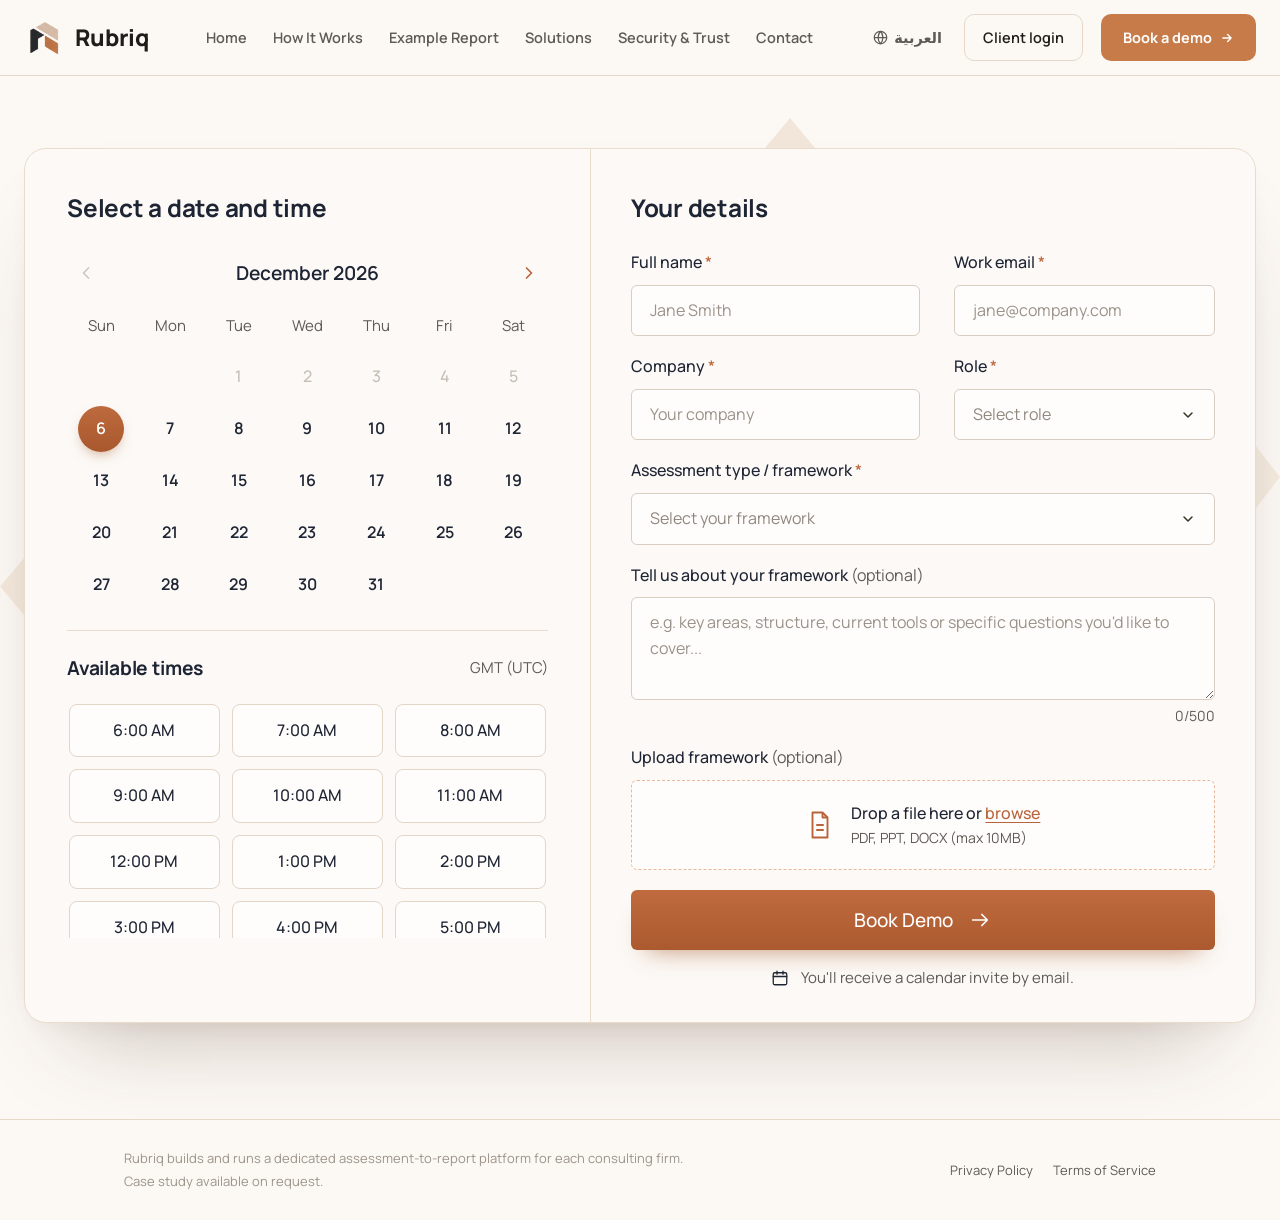
==== commit 1578158a: "Position Rubriq as "your own platform, built and run for you" - Hero headline "Your methodology. You" ====
--- a/book.html
+++ b/book.html
@@ -20,14 +20,14 @@
       <a href="solutions.html" data-i18n="navSolutions">Solutions</a>
       <a href="security.html" data-i18n="navSecurity">Security &amp; Trust</a>
       <a href="contact.html" data-i18n="navContact">Contact</a>
-      <a class="nav-login-mobile" href="#" data-i18n="navLogin">Login</a>
+      <a class="nav-login-mobile" href="#" data-i18n="navLogin">Client login</a>
     </div>
     <div class="nav-right">
       <button class="lang-toggle" id="langBtn" type="button" onclick="setLang(currentLang==='en'?'ar':'en')">
         <svg width="15" height="15" viewBox="0 0 24 24" fill="none" stroke="currentColor" stroke-width="2"><circle cx="12" cy="12" r="10"/><path d="M2 12h20M12 2a15 15 0 0 1 0 20M12 2a15 15 0 0 0 0 20"/></svg>
         <span id="langBtnText">العربية</span>
       </button>
-      <a class="nav-login" href="#" data-i18n="navLogin">Login</a>
+      <a class="nav-login" href="#" data-i18n="navLogin">Client login</a>
       <a class="nav-cta" href="book.html"><span data-i18n="navCta">Book a demo</span><svg width="14" height="14" viewBox="0 0 24 24" fill="none" stroke="currentColor" stroke-width="2.5" stroke-linecap="round" stroke-linejoin="round"><path d="M5 12h14M13 6l6 6-6 6"/></svg></a>
       <button class="nav-toggle" type="button" aria-expanded="false" aria-controls="navLinks" aria-label="Menu" data-i18n-aria="navMenu"><svg width="20" height="20" viewBox="0 0 24 24" fill="none" stroke="currentColor" stroke-width="2" stroke-linecap="round"><path d="M4 7h16M4 12h16M4 17h16"/></svg></button>
     </div>
@@ -102,7 +102,7 @@
 <footer>
   <div class="wrap">
     <div class="foot-copy">
-      <span data-i18n="foot1">Rubriq — an AI solutions agency building assessment-to-report platforms for consulting teams.</span>
+      <span data-i18n="foot1">Rubriq builds and runs a dedicated assessment-to-report platform for each consulting firm.</span>
       <span data-i18n="foot2">Case study available on request.</span>
     </div>
     <div class="foot-links">
--- a/site.css
+++ b/site.css
@@ -32,8 +32,9 @@
   /* ---------- nav ---------- */
   nav{position:sticky;top:env(safe-area-inset-top,0px);z-index:20;background:color-mix(in srgb, var(--bg) 92%, transparent);backdrop-filter:blur(10px);border-bottom:1px solid var(--line)}
   nav .wrap-wide{display:flex;align-items:center;padding-block:14px;gap:20px}
-  .brand{display:flex;align-items:center;gap:10px;font-family:'Manrope',sans-serif;font-weight:800;font-size:20px;color:var(--ink);flex:none}
-  .brand .mark{width:32px;height:32px;object-fit:contain;flex:none}
+  .brand{display:flex;align-items:center;gap:11px;font-family:'Manrope',sans-serif;font-weight:800;font-size:23px;color:var(--ink);flex:none}
+  .brand .mark{width:40px;height:40px;object-fit:contain;flex:none}
+  @media (min-width:1560px){.brand{margin-inline-start:-18px}}   /* only where the page has side margin to spare */
   .nav-links{flex:1;display:flex;justify-content:center;align-items:center;gap:32px}
   .nav-links a{display:inline-flex;align-items:center;gap:5px;font-size:14.5px;font-weight:600;color:var(--ink-soft);text-decoration:none}
   .nav-links a:hover{color:var(--ink)}
@@ -43,66 +44,65 @@
   .lang-toggle{font:inherit;font-weight:600;font-size:14.5px;color:var(--ink-soft);background:none;border:none;padding:6px 4px;cursor:pointer;white-space:nowrap;display:inline-flex;align-items:center;gap:6px}
   .lang-toggle:hover{color:var(--ink)}
 
-  /* ---------- hero ---------- */
-  .hero{position:relative;overflow:hidden;padding-block:94px 96px}
-  .hero::before{content:"";position:absolute;width:1400px;height:1400px;left:-1150px;bottom:-1240px;border-radius:50%;border:1px solid #e3b493;pointer-events:none}
-  .hero-grid{position:relative;display:grid;grid-template-columns:minmax(0,44fr) minmax(0,56fr);gap:44px;align-items:start}
+  /* ---------- hero (home): full-bleed photo with the laptop, menu floats over it ---------- */
   .eyebrow{display:block;font-size:13.5px;font-weight:700;letter-spacing:.14em;text-transform:uppercase;color:var(--brand-d);margin-bottom:16px}
   .btn-primary,.btn-ghost{font:inherit;font-weight:700;font-size:16px;padding:15px 28px;border-radius:12px;cursor:pointer;text-decoration:none;display:inline-flex;align-items:center;gap:8px}
   .btn-primary{background:var(--brand);color:#fff;border:1px solid var(--brand)}
   .btn-ghost{background:transparent;color:var(--ink);border:1px solid var(--line)}
-  .hero .eyebrow{font-size:14px;letter-spacing:.2em;margin-bottom:24px}
-  html[lang="ar"] .hero .eyebrow{letter-spacing:0}
-  .hero h1{font-family:'Fraunces',Georgia,serif;font-size:clamp(40px,4.6vw,76px);font-weight:500;line-height:1.05;letter-spacing:-.03em}
-  html[lang="ar"] .hero h1{font-family:'Tajawal',system-ui,sans-serif;font-weight:700;line-height:1.3;letter-spacing:0}
-  .hero-accent{color:#b8633a}
-  .hero .lede{margin-top:28px;font-size:clamp(16px,1.35vw,20.5px);line-height:1.6;color:var(--ink-soft);max-width:30em}
-  .hero-feats{display:flex;flex-wrap:wrap;align-items:center;gap:12px 11px;margin-top:30px}
-  .hero-feat{display:flex;align-items:center;gap:10px;font-size:14.5px;color:var(--ink-soft);white-space:nowrap}
-  .hero-feat+.hero-feat::before{content:"";width:5px;height:5px;border-radius:50%;background:#e2b496;margin-inline-end:1px}
-  .hero-feat-ic{width:38px;height:38px;flex:none;border-radius:50%;background:#f8e6d8;color:#c0643a;display:grid;place-items:center}
-  .hero-actions{display:flex;flex-wrap:wrap;gap:20px;margin-top:38px}
   .cta-btn.outline-dark{background:#fffdfb;color:var(--ink);border:1px solid #e3cdbb}
   .cta-btn.outline-dark svg{color:#c0643a}
   .cta-btn.outline-dark:hover{border-color:#c0643a}
-  html[dir="rtl"] .hero-actions .primary svg{transform:scaleX(-1)}
-  /* visual: the full-resolution report page (images/hero/report-page.jpg) as the big card, with an HTML
-     Development Plan card overlapping its bottom-right corner; positions follow the owner's mockup */
-  .hero-visual{position:relative;isolation:isolate;padding-bottom:21%;margin-inline-start:28px;transform:translate(20px,26px)}
-  html[dir="rtl"] .hero-visual{transform:translate(-20px,26px)}
-  @media (max-width:1439px){.hero-visual{transform:translate(6px,26px)}html[dir="rtl"] .hero-visual{transform:translate(-6px,26px)}}
-  @media (min-width:1560px){.hero-visual{margin-inline-end:-48px}}
-  .hero-shape{position:absolute;z-index:-1;background:#f3e6da}
-  .hero-shape.top{width:11%;aspect-ratio:1;top:-9%;left:55%;clip-path:polygon(50% 0,100% 100%,0 100%)}
-  .hero-shape.right{width:30%;aspect-ratio:1/1.1;top:6%;right:-2%;clip-path:polygon(0 0,62% 0,100% 50%,62% 100%,0 100%);opacity:.75}
-  .hero-shape.left{width:9%;aspect-ratio:1/2.4;top:44%;left:-6%;clip-path:polygon(100% 0,100% 100%,0 50%);opacity:.8}
-  .hero-report{display:block;width:89.5%;height:auto;border-radius:14px;border:1px solid #ecdfd2;box-shadow:0 44px 90px -34px rgba(70,45,25,.34),0 12px 30px -16px rgba(70,45,25,.14)}
-  html[dir="rtl"] .hero-report{margin-inline-start:auto}
-  .hero-plan{position:absolute;right:0;bottom:25px;width:36.5%;padding:18px 18px 8px;background:#fffdfb;border:1px solid #ecdfd2;border-radius:16px;box-shadow:0 36px 70px -28px rgba(70,45,25,.38),0 10px 24px -14px rgba(70,45,25,.14);font-family:'Manrope',system-ui,sans-serif;text-align:left}
-  html[dir="rtl"] .hero-plan{right:auto;left:0}
-  .hero-plan-head{display:flex;justify-content:space-between;align-items:flex-start}
-  .hero-plan-head b{font-size:clamp(14px,1.2vw,18px);font-weight:600;color:var(--ink);letter-spacing:-.01em}
-  .hero-plan-head i{width:3px;height:14px;margin-top:4px;background:radial-gradient(circle,var(--muted) 1.2px,transparent 1.5px) 0 0/3px 5px repeat-y}
-  .hero-plan small{display:block;margin-top:2px;padding-bottom:12px;border-bottom:1px solid #efe5da;font-size:clamp(9.5px,.75vw,11.5px);color:var(--muted)}
-  .hero-plan-item{display:flex;align-items:center;gap:12px;padding-block:11px;border-top:1px solid #efe5da}
-  .hero-plan small+.hero-plan-item{border-top:0}
-  .hero-plan-item>span{width:clamp(28px,2.4vw,36px);height:clamp(28px,2.4vw,36px);flex:none;border-radius:8px;background:#f6e7dc;color:#b8633a;display:grid;place-items:center}
-  .hero-plan-item div{flex:1;min-width:0}
-  .hero-plan-item strong{display:block;font-size:clamp(11px,.9vw,13.5px);font-weight:600;color:var(--ink);line-height:1.3}
-  .hero-plan-item em{display:block;font-style:normal;font-size:clamp(9.5px,.75vw,11.5px);color:var(--muted);line-height:1.4}
-  .hero-plan-item>svg{flex:none;color:var(--muted)}
+  .hero{position:relative;isolation:isolate;overflow:hidden;display:flex;align-items:center;min-height:clamp(620px,100vh,940px);padding-block:120px 80px;background:#2a1d16}
+  .hero-bg{position:absolute;inset:0;z-index:-2;width:100%;height:100%;object-fit:cover;object-position:62% 50%}
+  /* darkens the left so the white headline reads, and the top so the menu reads */
+  .hero::before{content:"";position:absolute;inset:0;z-index:-1;background:linear-gradient(90deg,rgba(24,17,13,.78) 0%,rgba(24,17,13,.55) 30%,rgba(24,17,13,.12) 55%,rgba(24,17,13,0) 70%),linear-gradient(180deg,rgba(20,16,22,.45) 0%,rgba(20,16,22,0) 22%)}
+  .hero-inner{width:100%}
+  .hero-copy{max-width:800px;padding-bottom:40px;transform:translateY(-20px)}
+  /* shifts left by up to 60px, but only into the side margin that exists, so it never gets closer than 24px to the edge */
+  .hero-copy{transform:translate(max(-60px,min(0px,calc((1480px - 100vw) / 2 + 16px))),-20px)}
+  /* Arabic keeps the text block on the left (the laptop is on the right of the photo); only the text inside reads RTL */
+  html[dir="rtl"] .hero-inner{direction:ltr}
+  html[dir="rtl"] .hero-copy{direction:rtl;width:fit-content}
+  .hero-bar{display:block;width:74px;height:4px;border-radius:2px;background:#c47544;margin-bottom:40px}
+  .hero h1{font-family:'Manrope',system-ui,sans-serif;font-size:clamp(44px,4.9vw,88px);font-weight:600;line-height:1.08;letter-spacing:-.025em;color:#fff;text-shadow:0 2px 30px rgba(0,0,0,.25)}
+  html[lang="ar"] .hero h1{font-family:'Tajawal',system-ui,sans-serif;font-weight:700;line-height:1.3;letter-spacing:0}
+  .hero-accent{color:#f0c8a8}
+  .hero-actions{display:flex;flex-wrap:wrap;align-items:center;gap:26px;margin-top:46px}
+  .hero-btn{display:inline-flex;align-items:center;gap:14px;padding:21px 50px;border-radius:8px;background:linear-gradient(180deg,#c87a49,#b4612f);color:#fff;font-size:clamp(17px,1.3vw,21px);font-weight:500;text-decoration:none;box-shadow:0 18px 40px -18px rgba(0,0,0,.6)}
+  .hero-btn:hover{background:#b4612f}
+  html[dir="rtl"] .hero-btn svg{transform:scaleX(-1)}
+  .hero-play{width:82px;height:82px;flex:none;border-radius:50%;border:1.5px solid rgba(255,255,255,.55);display:grid;place-items:center;color:#e7a578;background:rgba(20,14,10,.18);backdrop-filter:blur(2px);transition:background .2s,border-color .2s}
+  .hero-sub{margin-top:26px;max-width:25.5em;font-size:clamp(18px,1.55vw,27px);line-height:1.35;color:rgba(255,255,255,.8);text-shadow:0 1px 18px rgba(0,0,0,.3)}
+  .hero-watch{display:inline-flex;align-items:center;gap:18px;color:#fff;font-size:clamp(17px,1.3vw,22px);text-decoration:none}
+  .hero-watch:hover .hero-play{background:rgba(20,14,10,.4);border-color:#fff}
+  .hero-play svg{margin-inline-start:5px}
+  html[dir="rtl"] .hero-play svg{margin-inline-start:0;margin-inline-end:-5px}   /* a play symbol always points right */
   @media (max-width:960px){
-    .hero{padding-block:32px 56px}
-    .hero-grid{grid-template-columns:1fr;gap:36px}
-    .hero-visual,html[dir="rtl"] .hero-visual{margin-inline:0;transform:none}
+    .hero{align-items:flex-end;min-height:clamp(560px,92vh,820px);padding-block:110px 56px}
+    .hero-bg{object-position:72% 50%}
+    .hero::before,html[dir="rtl"] .hero::before{background:linear-gradient(0deg,rgba(24,17,13,.94) 0%,rgba(24,17,13,.8) 38%,rgba(24,17,13,.35) 62%,rgba(24,17,13,.05) 82%),linear-gradient(180deg,rgba(20,16,22,.55) 0%,rgba(20,16,22,0) 25%)}
+    .hero-copy,html[dir="rtl"] .hero-copy{padding-bottom:0;transform:none}
+    html[dir="rtl"] .hero-inner{direction:rtl}
+    html[dir="rtl"] .hero-copy{width:auto}
+    .hero-bar{margin-bottom:24px}
   }
   @media (max-width:520px){
-    .hero-visual{padding-bottom:0}
-    .hero-report{width:100%}
-    .hero-plan{position:relative;bottom:auto;width:86%;margin:-14% 0 0 auto}
-    html[dir="rtl"] .hero-plan{margin:-14% auto 0 0}
-    .hero-plan-head b{font-size:16px}.hero-plan small,.hero-plan-item em{font-size:11px}.hero-plan-item strong{font-size:13px}
-  }
+    .hero-btn{padding:17px 30px}
+    .hero-play{width:64px;height:64px}
+  }
+
+  /* home page: the menu sits transparent over the hero photo, then turns solid once you scroll or open the menu */
+  nav.nav-over{position:fixed;left:0;right:0;top:0;background:transparent;border-bottom-color:transparent;backdrop-filter:none;transition:background .25s,border-color .25s,box-shadow .25s}
+  nav.nav-over.is-solid{background:color-mix(in srgb,var(--bg) 94%,transparent);border-bottom-color:var(--line);backdrop-filter:blur(10px)}
+  .brand .mark-light{display:none}
+  nav.nav-over:not(.is-solid) .brand .mark:not(.mark-light){display:none}
+  nav.nav-over:not(.is-solid) .brand .mark-light{display:block}
+  nav.nav-over:not(.is-solid) .brand,nav.nav-over:not(.is-solid) .lang-toggle,nav.nav-over:not(.is-solid) .nav-links a{color:#fff}
+  nav.nav-over:not(.is-solid) .nav-links a{color:rgba(255,255,255,.88)}
+  nav.nav-over:not(.is-solid) .nav-links a[aria-current="page"]{color:#fff}
+  nav.nav-over:not(.is-solid) .nav-login{color:#fff;border-color:rgba(255,255,255,.6);background:transparent}
+  nav.nav-over:not(.is-solid) .nav-toggle{color:#fff;border-color:rgba(255,255,255,.6)}
+
   /* ---------- shared kicker ---------- */
   .kicker{font-size:13px;font-weight:700;letter-spacing:.08em;text-transform:uppercase;color:var(--accent-d);margin-bottom:14px}
   .kicker-rule{display:flex;align-items:center;gap:16px;margin-bottom:18px}
@@ -739,6 +739,7 @@
   .nav-login{font:inherit;font-weight:600;font-size:14.5px;color:var(--ink);text-decoration:none;padding:11px 18px;border:1px solid var(--line);border-radius:10px;white-space:nowrap}
   .nav-login:hover{border-color:var(--brand)}
   .nav-cta span{pointer-events:none}
+  html[dir="rtl"] .nav-cta svg{transform:scaleX(-1)}
   .nav-links .nav-login-mobile{display:none}
   .nav-toggle{display:none;width:42px;height:42px;place-items:center;border:1px solid var(--line);border-radius:10px;background:none;color:var(--ink);cursor:pointer;padding:0}
   .nav-links{gap:26px}
